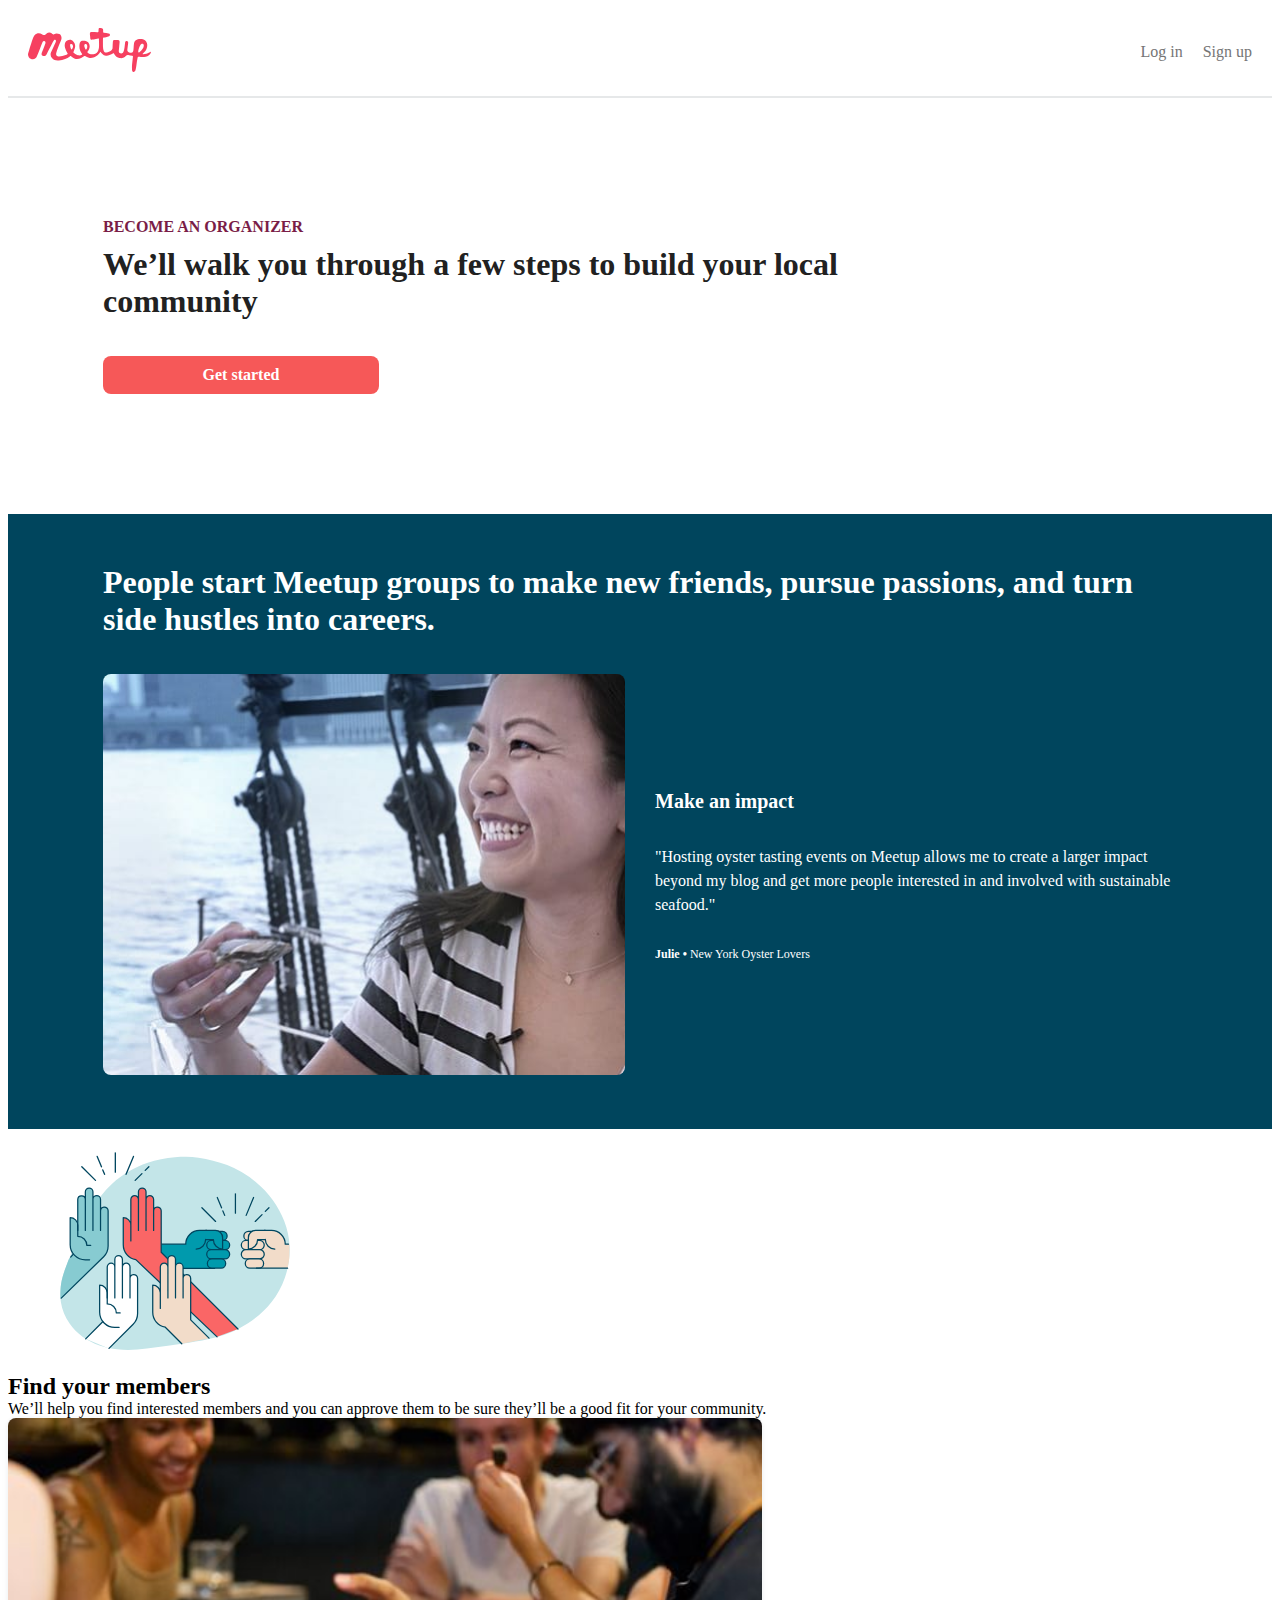
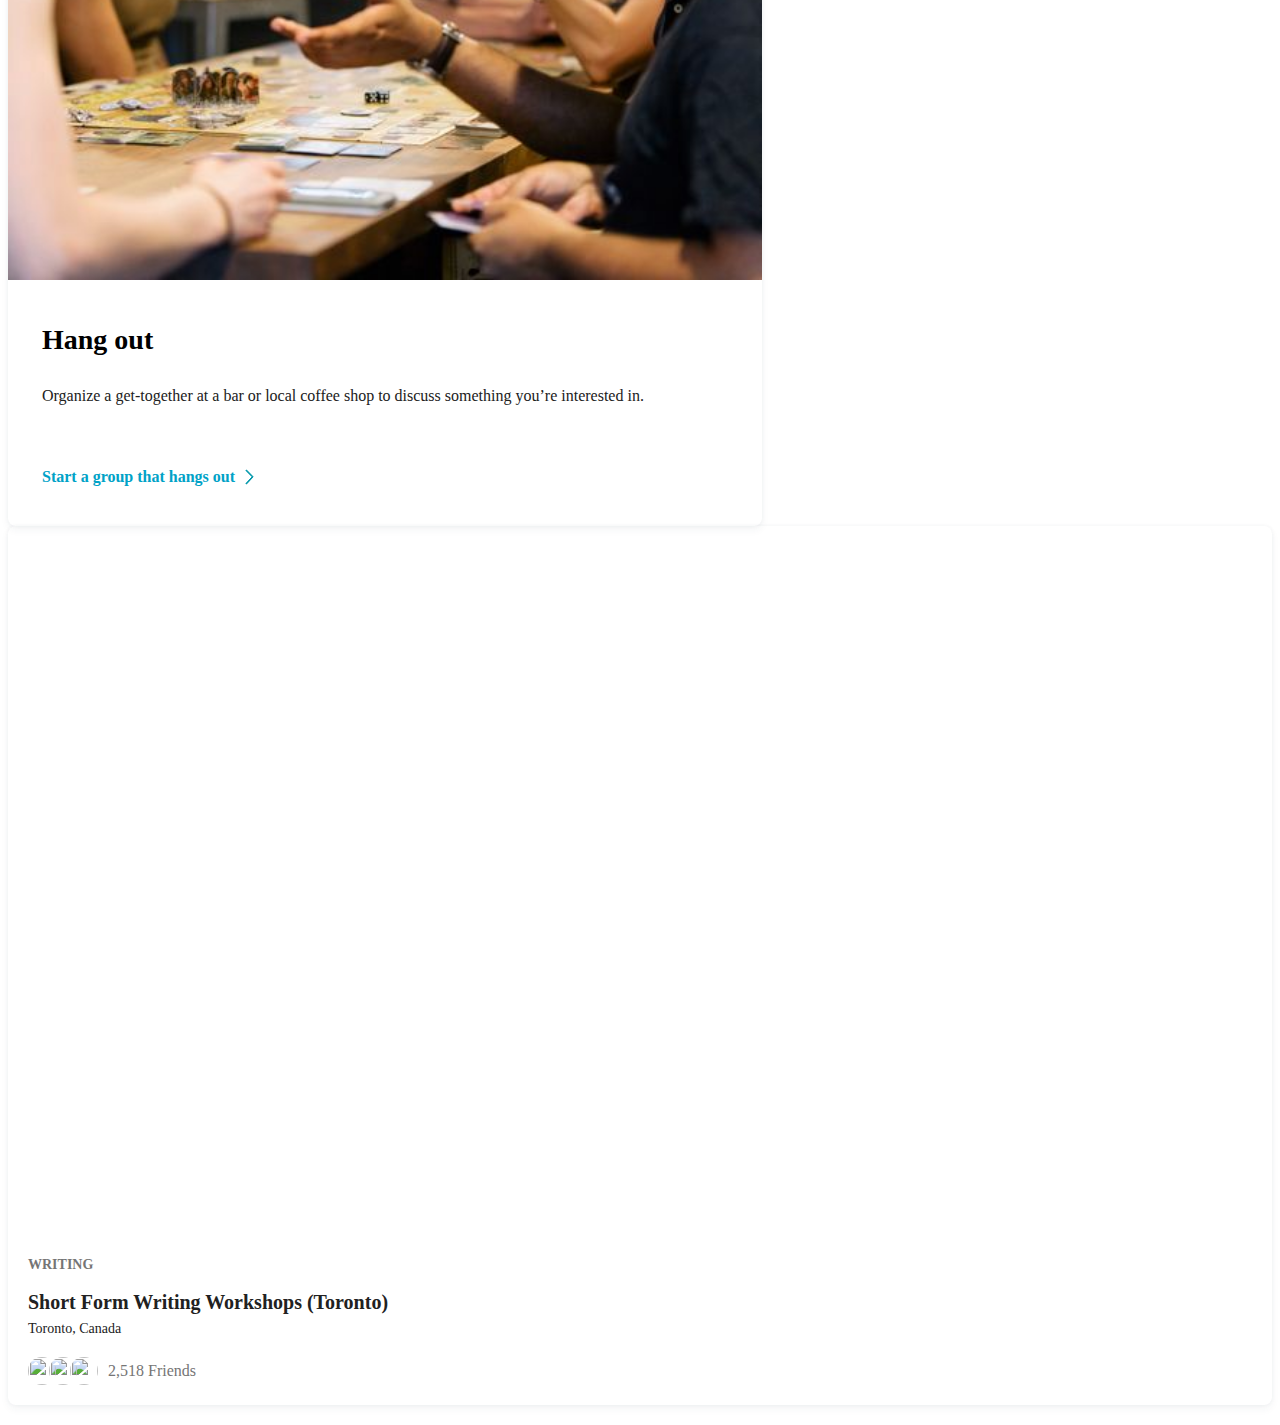
==== components.html @ 47cbac1e "add group component" ====
<!DOCTYPE html>
<html lang="en">
  <head>
    <meta charset="UTF-8" />
    <meta name="viewport" content="width=device-width, initial-scale=1.0" />
    <link rel="stylesheet" type="text/css" href="header.css" />
    <link rel="stylesheet" type="text/css" href="intro.css" />
    <link rel="stylesheet" type="text/css" href="review.css" />
    <link rel="stylesheet" type="text/css" href="feature.css" />
    <link rel="stylesheet" type="text/css" href="activity.css" />
    <link rel="stylesheet" type="text/css" href="group.css" />
    <title>Components</title>
  </head>
  <body>
    <!-- header component -->
    <div class="header">
      <div class="logo">
        <a href="#">
          <img src="./images/logo.svg" />
        </a>
      </div>
      <div class="menu">
        <div class="menu-item-normal"><a href="#">Log in</a></div>
        <div class="menu-item-normal"><a href="#">Sign up</a></div>
      </div>
    </div>
    <!-- intro component -->
    <div class="intro">
      <div class="container">
        <div class="content">
          <div class="subtitle">Become an organizer</div>
          <div class="title">
            We’ll walk you through a few steps to build your local community
          </div>
          <a href="#" class="btn">Get started</a>
        </div>
      </div>
    </div>
    <!-- review component -->
    <div class="review">
      <div class="container">
        <div class="title">
          People start Meetup groups to make new friends, pursue passions, and
          turn side hustles into careers.
        </div>
        <div class="review-item">
          <div class="review-item-column">
            <img src="./images//image1.jpg" />
          </div>
          <div class="review-item-column review-content">
            <p class="review-title">Make an impact</p>
            <p class="review-quote">
              "Hosting oyster tasting events on Meetup allows me to create a
              larger impact beyond my blog and get more people interested in and
              involved with sustainable seafood."
            </p>
            <p class="review-author"><b>Julie • </b>New York Oyster Lovers</p>
          </div>
        </div>
      </div>
    </div>
    <!-- feature component -->
    <div class="feature-item">
      <img src="./images/info1.svg" />
      <h2 class="feature-title">Find your members</h2>
      <p class="feature-info">
        We’ll help you find interested members and you can approve them to be
        sure they’ll be a good fit for your community.
      </p>
    </div>
    <!-- activity component -->
    <a href="#" class="activity-item">
      <img class="image" src="./images/idea1.jpg" width="100%" />
      <div class="activity-info">
        <h2>Hang out</h2>
        <p class="info">
          Organize a get-together at a bar or local coffee shop to discuss
          something you’re interested in.
        </p>
        <div class="link">
          <p>Start a group that hangs out</p>
          <img src="./images/chevron-right-small.svg" />
        </div>
      </div>
    </a>
    <!-- group component -->
    <a href="#" class="group-item">
      <div
        class="image"
        style="
          background-image: url('https://secure.meetupstatic.com/photos/event/c/0/5/1/600_480469233.jpeg');
        "
      ></div>

      <div class="group-info">
        <p class="type">Writing</p>
        <h2 class="name">Short Form Writing Workshops (Toronto)</h2>
        <p class="address">
          Toronto, Canada
        </p>
        <div class="community">
          <div class="avatar-group">
            <ul>
              <li>
                <img
                  src="https://secure.meetupstatic.com/photos/event/1/d/3/c/600_462427484.jpeg"
                  width="100%"
                />
              </li>
              <li>
                <img
                  src="https://secure.meetupstatic.com/photos/member/9/c/1/0/thumb_90459952.jpeg"
                  width="100%"
                />
                <span></span>
              </li>
              <li>
                <img
                  src="https://secure.meetupstatic.com/photos/member/3/2/e/3/thumb_271633027.jpeg"
                  width="100%"
                />
              </li>
            </ul>
          </div>
          <p>2,518 Friends</p>
        </div>
      </div>
    </a>
  </body>
</html>
---- header.css ----
a {
  text-decoration: none;
  color: inherit;
}

.header {
  display: flex;
  justify-content: space-between;
  align-items: center;
  padding: 20px;
  border-bottom: solid 2px rgba(46, 62, 72, 0.12);
}

/* .header .logo {
  padding: 8px;
}

.header .logo a {
  display: flex;
  align-items: center;
  height: 48px;
  margin: 0 24px;
}

.header .logo img {
  height: 34px;
}

.header .menu {
  display: flex;
  align-items: center;
  height: 48px;
  padding: 8px;
}

.header .menu-item {
  padding: 8px 12px;
  font-weight: bold;
  line-height: 1.43;
  color: #212121;
} */

.header .logo {
  flex-grow: 1;
}

.header .logo a {
  display: inline-block;
}

.header .logo img {
  height: 44px;
}

.header .menu {
  display: flex;
  line-height: 1.45;
}

/* .header .menu-item-bold {
  font-weight: bold;
  color: #00a2c7;
  padding: 0 16px 0 20px;
  border-right: solid 1px #ccc;
} */

.header .menu-item-normal {
  color: #757575;
  padding-left: 20px;
}

.header .menu-item-normal:hover {
  color: #0098ab;
}
---- intro.css ----
a {
  display: inline-block;
  text-decoration: none;
}

.intro {
  padding: 120px 0;
}

.container {
  max-width: 1074px;
  margin: auto;
}

.intro .content {
  width: 70%;
}

.intro .content .subtitle {
  padding: 0 0 10px;
  color: #7a1d47;
  font-weight: bold;
  font-size: 16px;
  text-transform: uppercase;
}

.intro .content .title {
  padding: 0 0 36px;
  color: #212121;
  font-size: 32px;
  font-weight: bold;
}

.btn {
  padding: 10px 0;
  border-radius: 8px;
  background: #f65858;
  text-align: center;
  color: #fff;
  font-weight: bold;
}

.btn:hover {
  background: rgba(246, 88, 88, 0.9);
}

.intro .btn {
  width: 276px;
}
---- review.css ----
p {
  margin: 0;
}

.review {
  padding: 50px 0;
  background-color: #00455d;
}

.container {
  max-width: 1074px;
  margin: auto;
}

.review .title {
  padding: 0 0 36px;
  color: #fff;
  font-size: 32px;
  font-weight: bold;
}

.review-item {
  display: flex;
  flex-wrap: wrap;
  justify-content: space-between;
}

.review-item .review-item-column {
  flex-basis: calc(50% - 15px);
}

.review-item .review-item-column img {
  border-radius: 8px;
  width: 100%;
}

.review-item .review-item-column.review-content {
  display: flex;
  flex-direction: column;
  justify-content: center;
}

@media (max-width: 576px) {
  .review-item .review-item-column {
    flex-basis: 100%;
  }
}

.review-item .review-item-column .review-title {
  color: #fff;
  font-size: 20px;
  font-weight: bold;
  margin-bottom: 32px;
}

.review-item .review-item-column .review-quote {
  color: #fff;
  font-size: 16px;
  line-height: 1.5;
  margin-bottom: 30px;
}

.review-item .review-item-column .review-author {
  color: #fff;
  font-size: 12px;
}
---- activity.css ----
a {
  text-decoration: none;
}

p {
  margin: 0;
}

.activity-item {
  display: inline-block;
  /* max-width: 540px; */
  border-radius: 8px;
  box-shadow: 0 0 4px 0 rgba(46, 62, 72, 0.05),
    0 4px 8px 0 rgba(46, 62, 72, 0.05);
  transition: box-shadow 0.25s cubic-bezier(0.4, 0, 0.2, 1) 0s,
    transform 0.25s cubic-bezier(0.4, 0, 0.2, 1) 0s;
}

.activity-item:hover {
  box-shadow: 0 0 8px 0 rgba(46, 62, 72, 0.05),
    0 8px 12px 0 rgba(46, 62, 72, 0.05);
  transform: translateY(-2px);
}

.activity-item .image {
  border-radius: 8px 8px 0 0;
}

.activity-item .activity-info {
  padding: 40px 118px 40px 34px;
}

.activity-item .activity-info h2 {
  font-size: 28px;
  color: #000;
  margin-top: 0;
  margin-bottom: 28px;
}

.activity-item .activity-info .info {
  color: #212121;
  font-size: 16px;
  line-height: 1.5;
  margin-bottom: 60px;
}

.activity-item .activity-info .link {
  display: flex;
}

.activity-item .activity-info .link p {
  color: #00a2c7;
  font-weight: bold;
  padding-right: 10px;
}
---- group.css ----
a {
  text-decoration: none;
}

p,
h2 {
  margin: 0;
}

.group-item {
  display: block;
  /* width: 250px; */
  border-radius: 8px;
  box-shadow: 0 0 4px 0 rgba(46, 62, 72, 0.05),
    0 4px 8px 0 rgba(46, 62, 72, 0.05);
  transition: box-shadow 0.25s cubic-bezier(0.4, 0, 0.2, 1) 0s,
    transform 0.25s cubic-bezier(0.4, 0, 0.2, 1) 0s;
  margin-bottom: 20px;
}

.group-item:hover {
  box-shadow: 0 0 8px 0 rgba(46, 62, 72, 0.05),
    0 8px 12px 0 rgba(46, 62, 72, 0.05);
  transform: translateY(-2px);
}

.group-item .image {
  border-radius: 8px;
  background-position: 50%;
  background-size: cover;
  display: block;
  position: relative;
}

.group-item .image:before {
  content: "";
  display: block;
  padding-top: 56.25%;
}

.group-item .group-info {
  padding: 20px;
}

.group-item .type {
  color: #757575;
  font-size: 14px;
  font-weight: bold;
  text-transform: uppercase;
  margin-bottom: 15px;
}

.group-item .name {
  color: #212121;
  font-size: 20px;
  line-height: 1.4;
  margin-bottom: 5px;
}

.group-item .address {
  color: #212121;
  font-size: 14px;
  margin-bottom: 20px;
}

.group-item .community {
  display: flex;
  align-items: center;
}

.group-item .community ul {
  display: flex;
  list-style-type: none;
  padding: 0 10px 0 0;
  margin: 0;
}

.group-item .community li {
  width: 28px;
  height: 28px;
}
.group-item .community li:nth-child(1) {
  z-index: 3;
}

.group-item .community li:nth-child(2) {
  z-index: 2;
  margin-left: -7px;
}

.group-item .community li:nth-child(3) {
  z-index: 1;
  margin-left: -7px;
}

.group-item .community .avatar-group img {
  height: 28px;
  border-radius: 50%;
}

.group-item .community p {
  color: #757575;
}
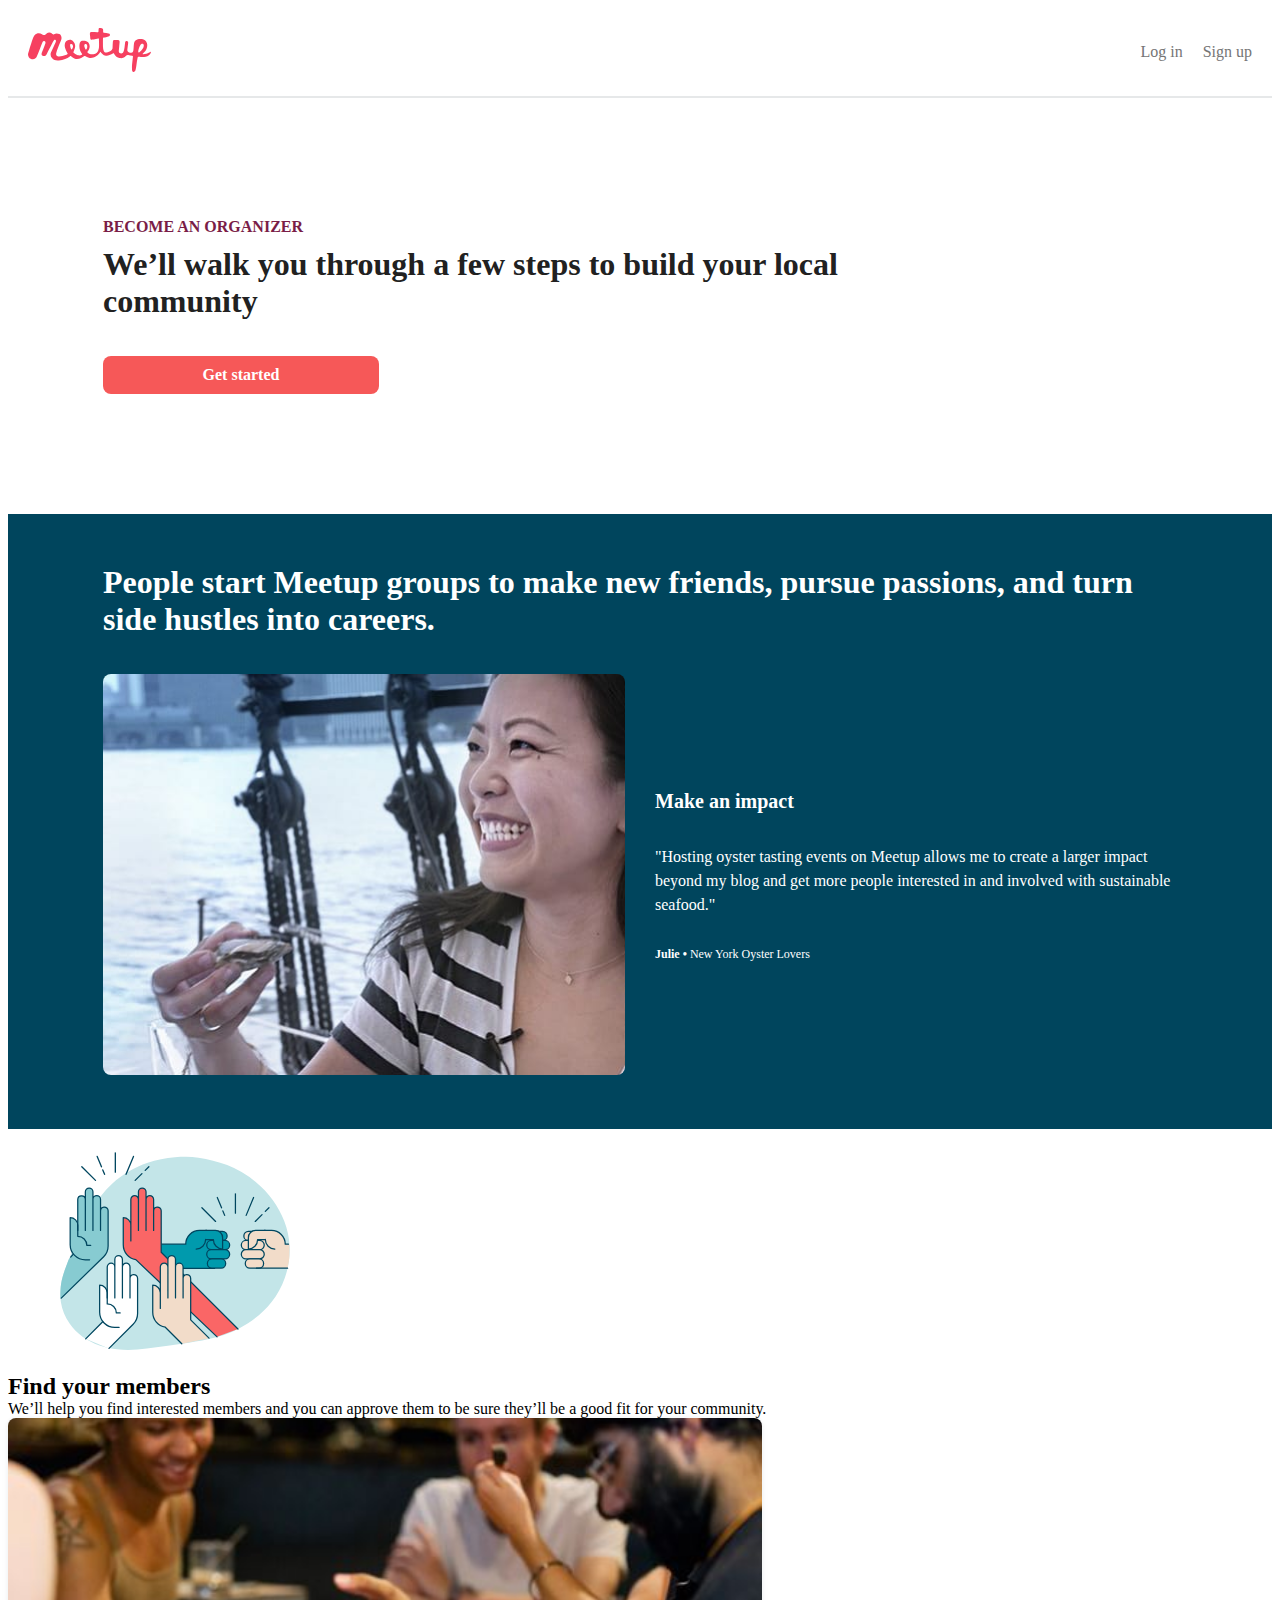
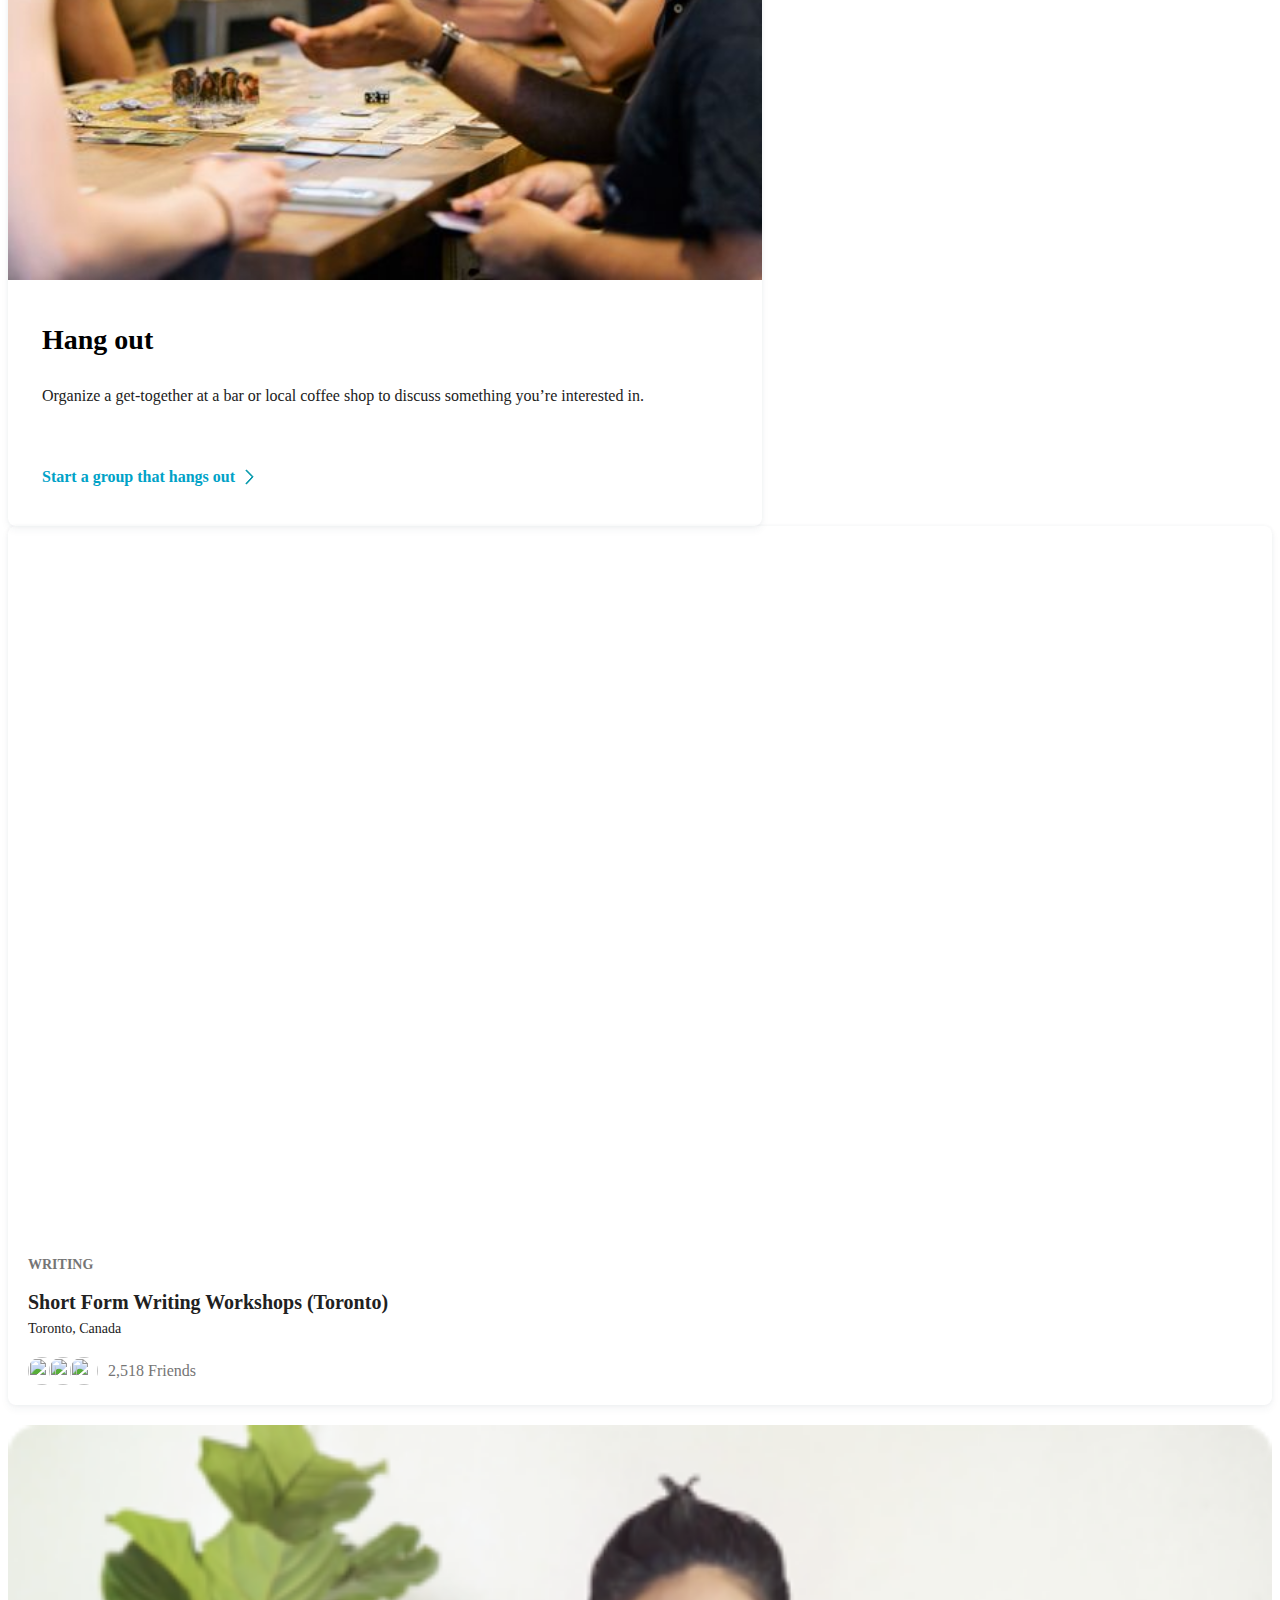
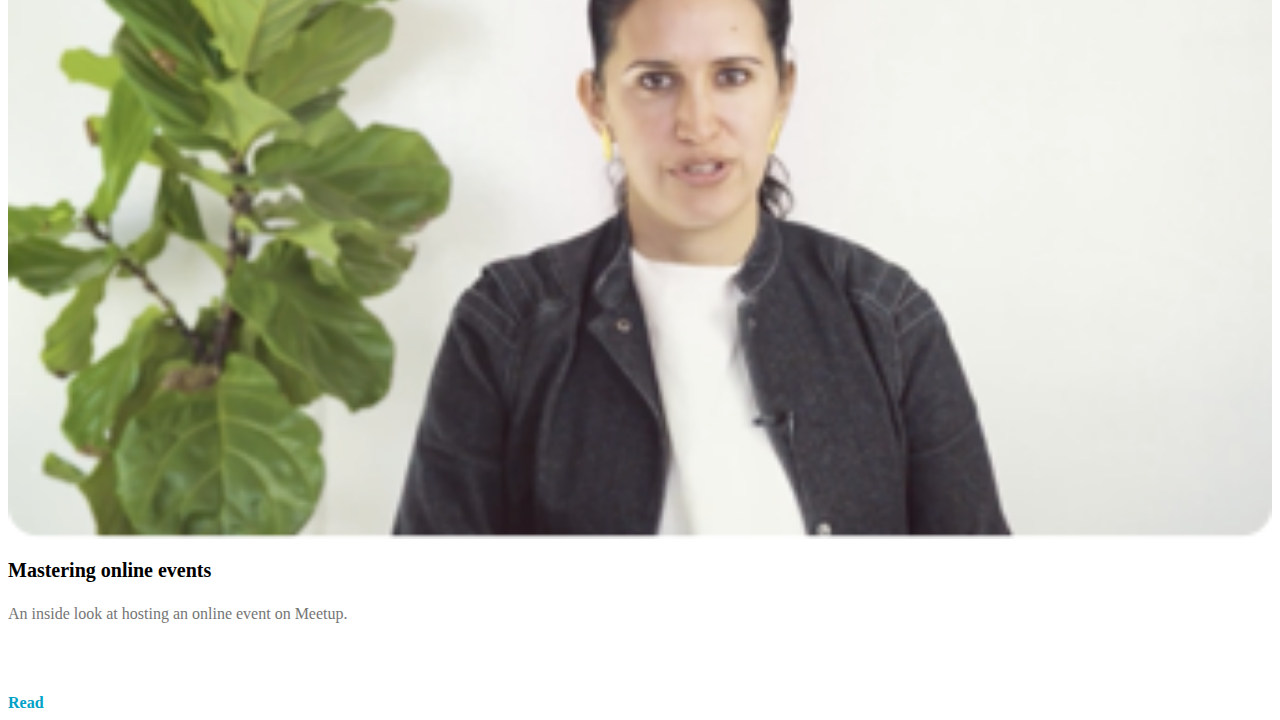
==== commit 5fcf9f9e: "add help component" ====
--- a/components.html
+++ b/components.html
@@ -9,6 +9,7 @@
     <link rel="stylesheet" type="text/css" href="feature.css" />
     <link rel="stylesheet" type="text/css" href="activity.css" />
     <link rel="stylesheet" type="text/css" href="group.css" />
+    <link rel="stylesheet" type="text/css" href="help.css" />
     <title>Components</title>
   </head>
   <body>
@@ -126,5 +127,18 @@
         </div>
       </div>
     </a>
+    <!-- help -->
+    <div href="#" class="help-item">
+      <a href="#" class="image"
+        ><img class="image" src="./images/priya.png" width="100%"
+      /></a>
+      <div class="help-info">
+        <a href="#"><h2>Mastering online events</h2></a>
+        <p class="info">
+          An inside look at hosting an online event on Meetup.
+        </p>
+        <a href="#"> <p class="link">Read</p></a>
+      </div>
+    </div>
   </body>
 </html>
--- a/help.css
+++ b/help.css
@@ -0,0 +1,47 @@
+a {
+  text-decoration: none;
+}
+
+p {
+  margin: 0;
+}
+
+.help-item {
+  border-radius: 8px;
+}
+
+.help-item .image {
+  display: block;
+  border-radius: 8px 8px 0 0;
+}
+
+.help-item .image::before {
+  content: "";
+  display: block;
+  height: 56.25%;
+}
+
+.help-item .help-info {
+  padding-top: 20px;
+}
+
+.help-item .help-info h2 {
+  font-size: 20px;
+  color: #000;
+  margin-top: 0;
+  margin-bottom: 20px;
+}
+
+.help-item .help-info .info {
+  color: #757575;
+  font-size: 16px;
+  line-height: 1.5;
+  margin-bottom: 20px;
+  height: 72px;
+  overflow-y: hidden;
+}
+
+.help-item .help-info .link {
+  color: #00a2c7;
+  font-weight: bold;
+}
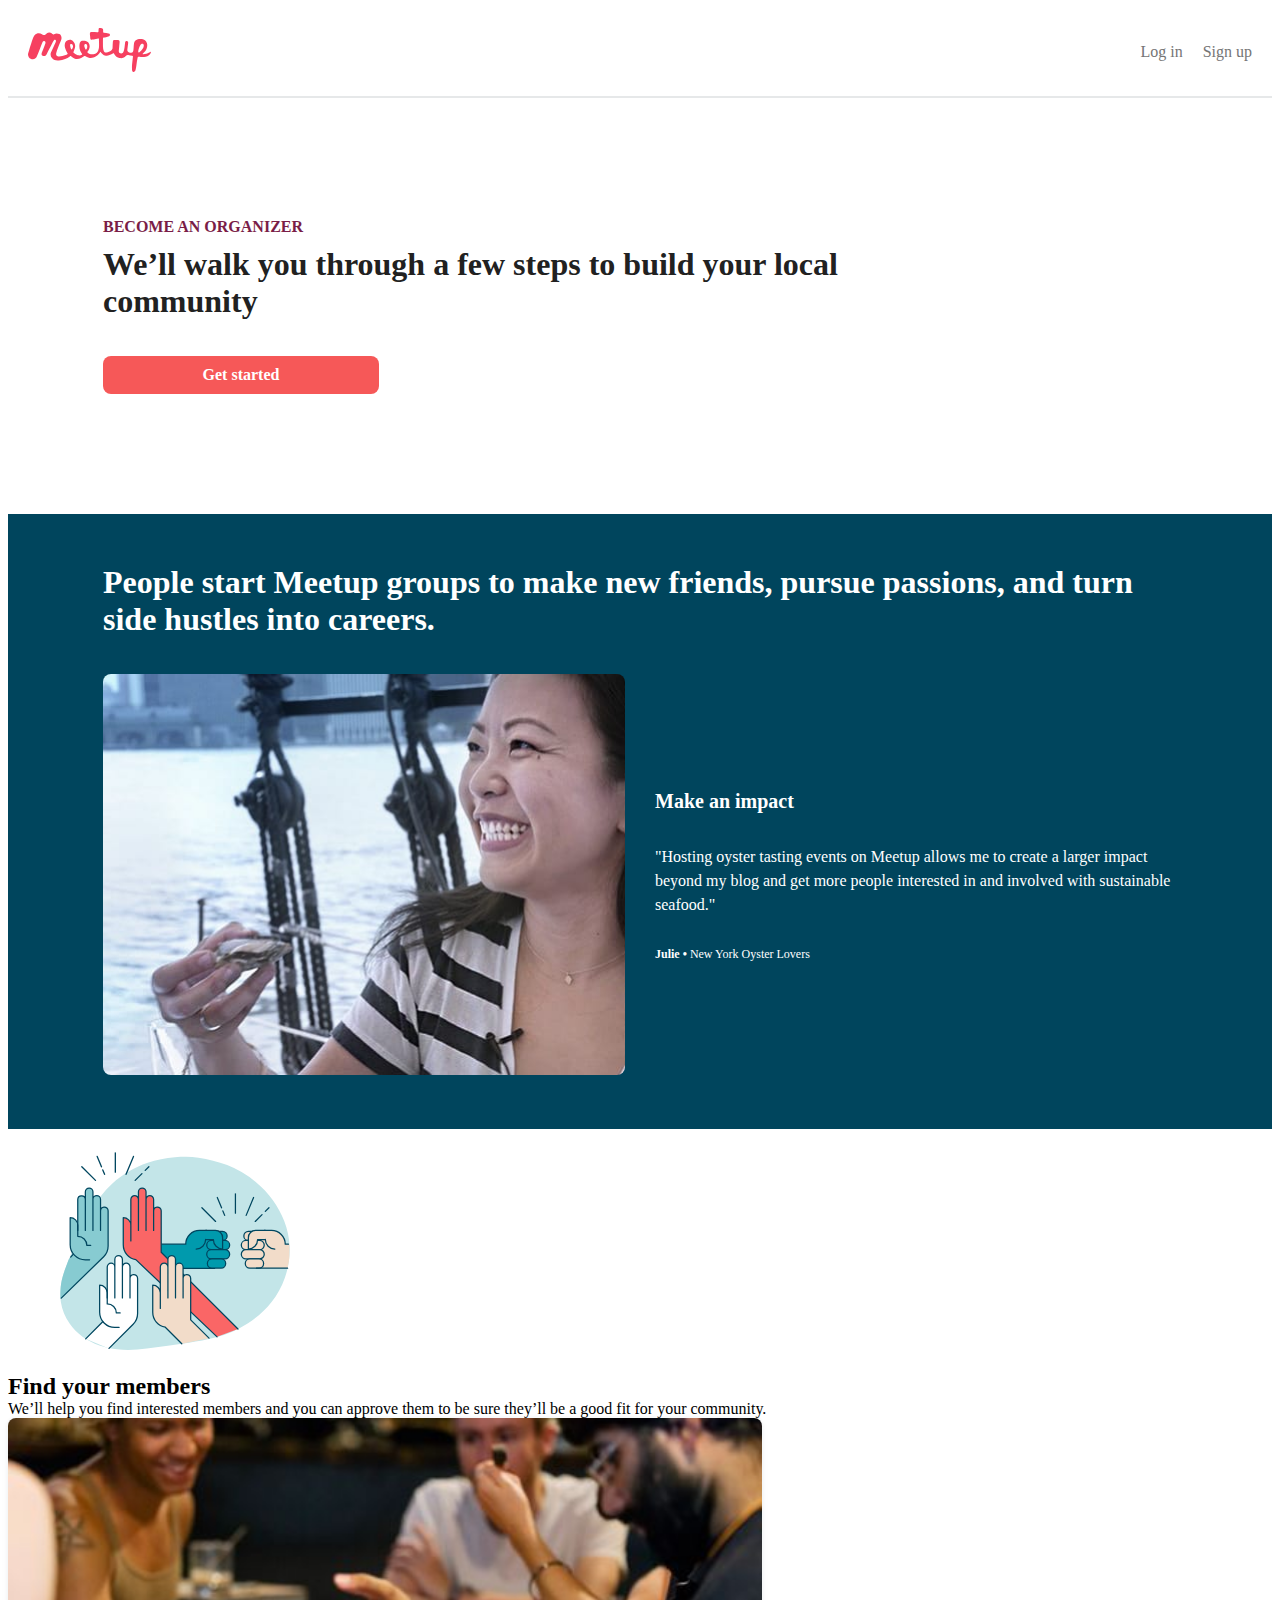
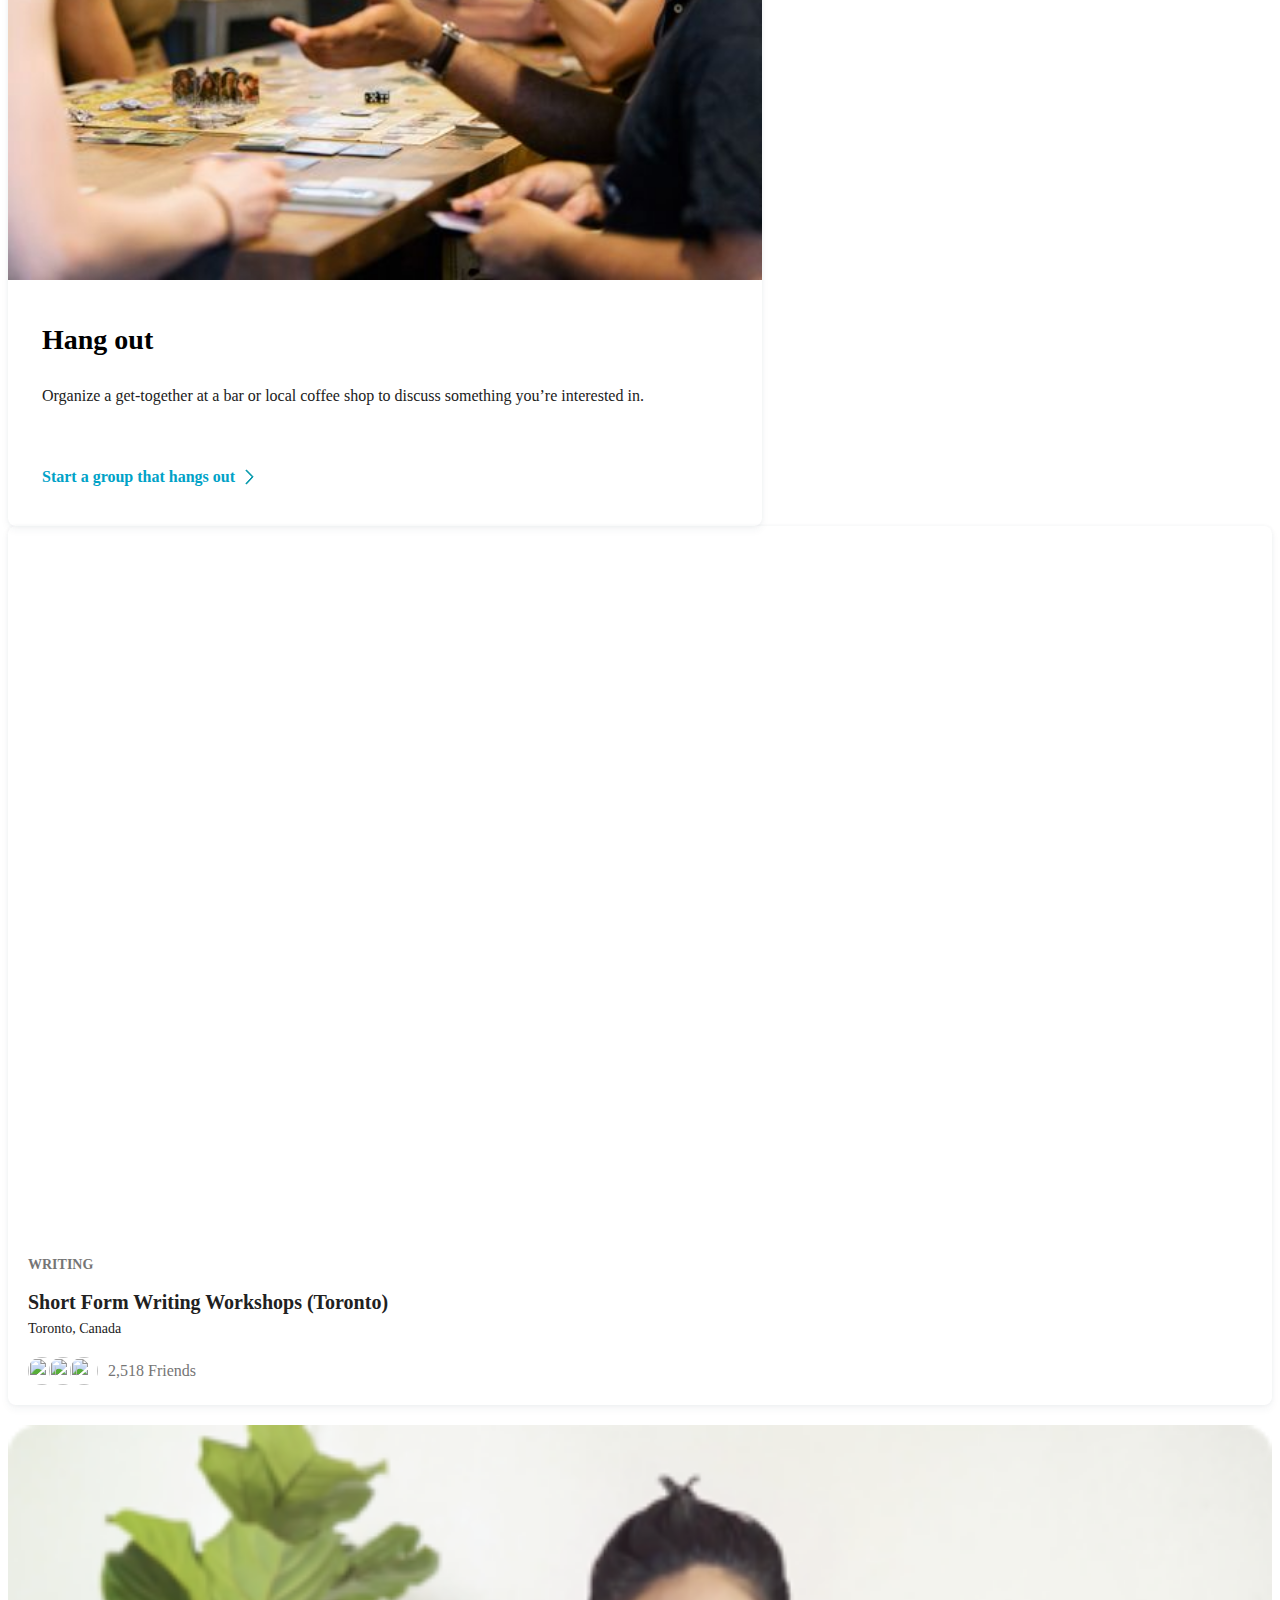
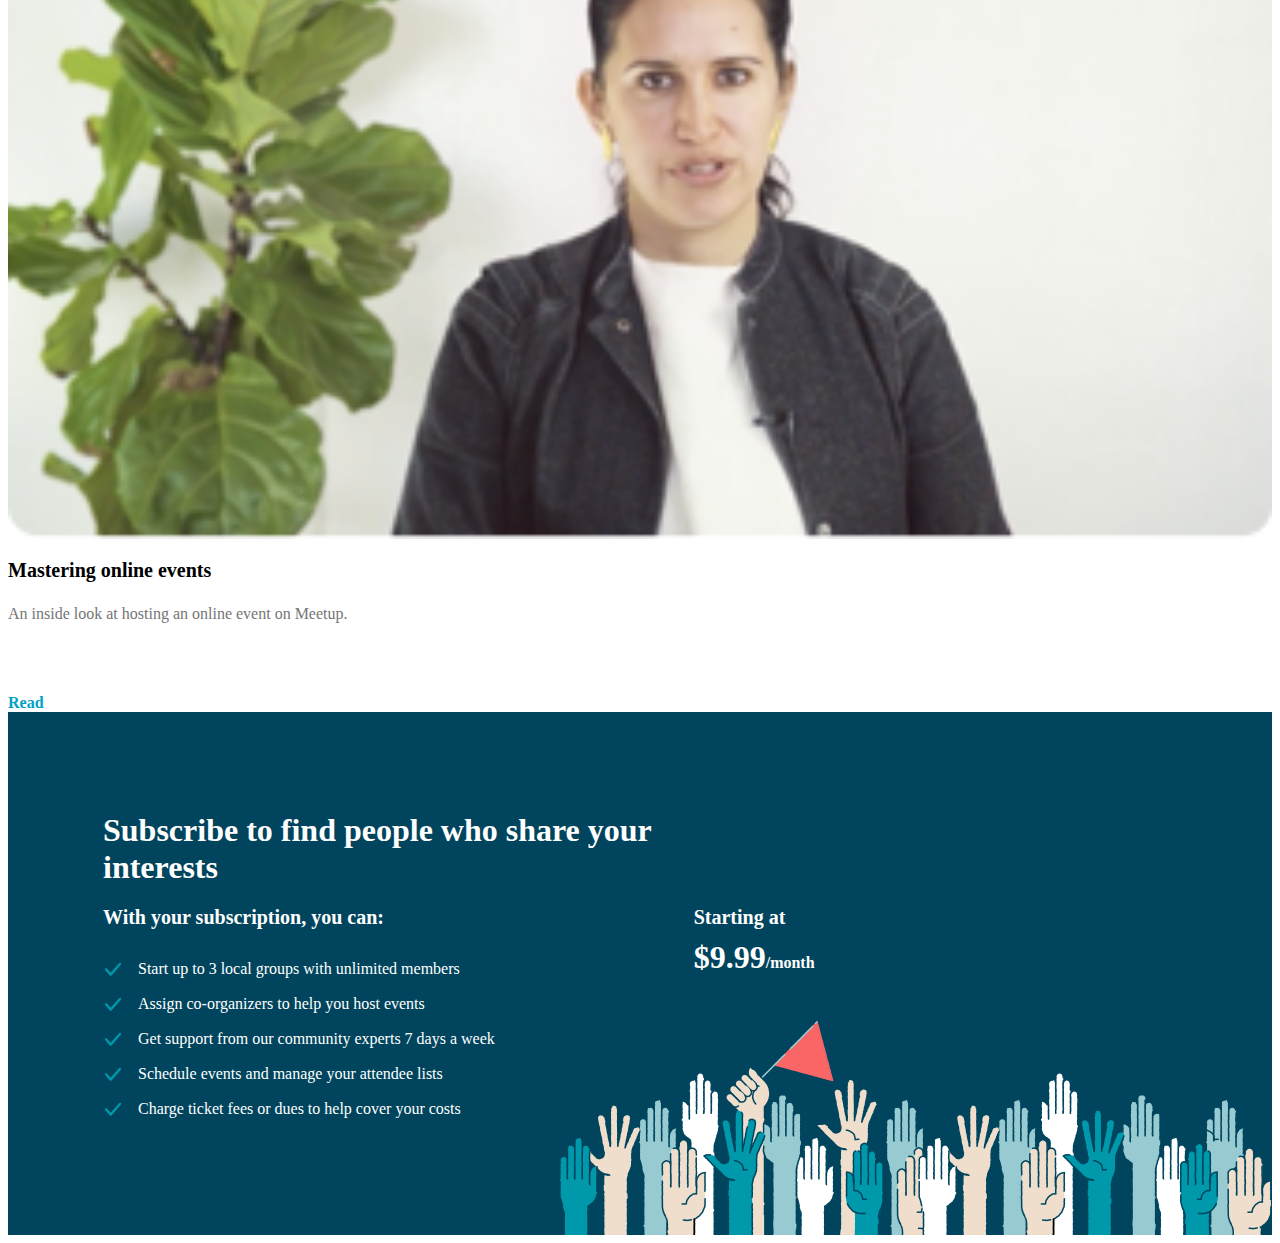
==== commit 3952bbbd: "add subscribe component" ====
--- a/components.html
+++ b/components.html
@@ -10,6 +10,7 @@
     <link rel="stylesheet" type="text/css" href="activity.css" />
     <link rel="stylesheet" type="text/css" href="group.css" />
     <link rel="stylesheet" type="text/css" href="help.css" />
+    <link rel="stylesheet" type="text/css" href="subscribe.css" />
     <title>Components</title>
   </head>
   <body>
@@ -140,5 +141,78 @@
         <a href="#"> <p class="link">Read</p></a>
       </div>
     </div>
+    <!-- subscribe component -->
+    <div class="subscribe">
+      <img class="image" src="./images/raised-hands.png" />
+      <div class="container">
+        <div class="title">
+          Subscribe to find people who share your interests
+        </div>
+
+        <div class="subscription">
+          <div class="subscription-left">
+            <div class="subtitle">With your subscription, you can:</div>
+            <ul>
+              <li>
+                <svg viewBox="0 0 16 16" id="icon-check--small">
+                  <title>check--small</title>
+                  <path
+                    d="M6.143 12.929a.413.413 0 0 1-.309-.145L2.12 8.541a.505.505 0 0 1 .011-.666.402.402 0 0 1 .606.012l3.406 3.89 7.12-8.133a.403.403 0 0 1 .606-.013c.17.18.175.479.01.667l-7.428 8.486a.413.413 0 0 1-.308.145"
+                    fill-rule="evenodd"
+                  ></path>
+                </svg>
+                Start up to 3 local groups with unlimited members
+              </li>
+              <li>
+                <svg viewBox="0 0 16 16" id="icon-check--small">
+                  <title>check--small</title>
+                  <path
+                    d="M6.143 12.929a.413.413 0 0 1-.309-.145L2.12 8.541a.505.505 0 0 1 .011-.666.402.402 0 0 1 .606.012l3.406 3.89 7.12-8.133a.403.403 0 0 1 .606-.013c.17.18.175.479.01.667l-7.428 8.486a.413.413 0 0 1-.308.145"
+                    fill-rule="evenodd"
+                  ></path>
+                </svg>
+                Assign co-organizers to help you host events
+              </li>
+              <li>
+                <svg viewBox="0 0 16 16" id="icon-check--small">
+                  <title>check--small</title>
+                  <path
+                    d="M6.143 12.929a.413.413 0 0 1-.309-.145L2.12 8.541a.505.505 0 0 1 .011-.666.402.402 0 0 1 .606.012l3.406 3.89 7.12-8.133a.403.403 0 0 1 .606-.013c.17.18.175.479.01.667l-7.428 8.486a.413.413 0 0 1-.308.145"
+                    fill-rule="evenodd"
+                  ></path>
+                </svg>
+                Get support from our community experts 7 days a week
+              </li>
+              <li>
+                <svg viewBox="0 0 16 16" id="icon-check--small">
+                  <title>check--small</title>
+                  <path
+                    d="M6.143 12.929a.413.413 0 0 1-.309-.145L2.12 8.541a.505.505 0 0 1 .011-.666.402.402 0 0 1 .606.012l3.406 3.89 7.12-8.133a.403.403 0 0 1 .606-.013c.17.18.175.479.01.667l-7.428 8.486a.413.413 0 0 1-.308.145"
+                    fill-rule="evenodd"
+                  ></path>
+                </svg>
+                Schedule events and manage your attendee lists
+              </li>
+              <li>
+                <svg viewBox="0 0 16 16" id="icon-check--small">
+                  <title>check--small</title>
+                  <path
+                    d="M6.143 12.929a.413.413 0 0 1-.309-.145L2.12 8.541a.505.505 0 0 1 .011-.666.402.402 0 0 1 .606.012l3.406 3.89 7.12-8.133a.403.403 0 0 1 .606-.013c.17.18.175.479.01.667l-7.428 8.486a.413.413 0 0 1-.308.145"
+                    fill-rule="evenodd"
+                  ></path>
+                </svg>
+                Charge ticket fees or dues to help cover your costs
+              </li>
+            </ul>
+          </div>
+          <div class="subscription-right">
+            <div class="subtitle">Starting at</div>
+            <div class="price">
+              <span class="price-number">$9.99</span>/month
+            </div>
+          </div>
+        </div>
+      </div>
+    </div>
   </body>
 </html>
--- a/subscribe.css
+++ b/subscribe.css
@@ -0,0 +1,91 @@
+.subscribe {
+  padding: 100px 0;
+  background-color: #00455d;
+  color: #fff;
+  position: relative;
+}
+
+.container {
+  max-width: 1074px;
+  margin: auto;
+}
+
+.subscribe .image {
+  position: absolute;
+  bottom: 0px;
+  right: 0px;
+}
+
+.subscribe .title {
+  color: #fff;
+  font-size: 32px;
+  font-weight: bold;
+  max-width: 600px;
+  margin-bottom: 20px;
+}
+
+.subscribe .subscription {
+  display: flex;
+  flex-wrap: wrap;
+}
+
+.subscription .subscription-left {
+  flex-basis: 55%;
+}
+
+.subscription .subscription-right {
+  padding-right: 20px;
+}
+
+@media (max-width: 767.99px) {
+  .subscription .subscription-left {
+    flex-basis: 100%;
+  }
+
+  .subscription .subscription-right {
+    padding: 30px 0 100px;
+  }
+
+  .subscribe .image {
+    width: 100%;
+  }
+}
+
+.subscribe .subscription .subtitle {
+  font-weight: bold;
+  font-size: 20px;
+}
+
+.subscribe .subscription .subscription-left .subtitle {
+  margin-bottom: 30px;
+}
+
+.subscribe .subscription .subscription-right .subtitle {
+  margin-bottom: 10px;
+}
+
+.subscribe .subscription .subscription-left ul {
+  padding: 0;
+  list-style-type: none;
+}
+
+.subscribe .subscription .subscription-left svg {
+  width: 20px;
+  height: 20px;
+  stroke: #0098ab;
+  margin-right: 15px;
+}
+
+.subscribe .subscription .subscription-left li {
+  margin-bottom: 15px;
+  display: flex;
+  align-items: center;
+}
+
+.subscribe .subscription .subscription-right .price {
+  font-weight: bold;
+}
+
+.subscribe .subscription .subscription-right .price-number {
+  font-size: 32px;
+}
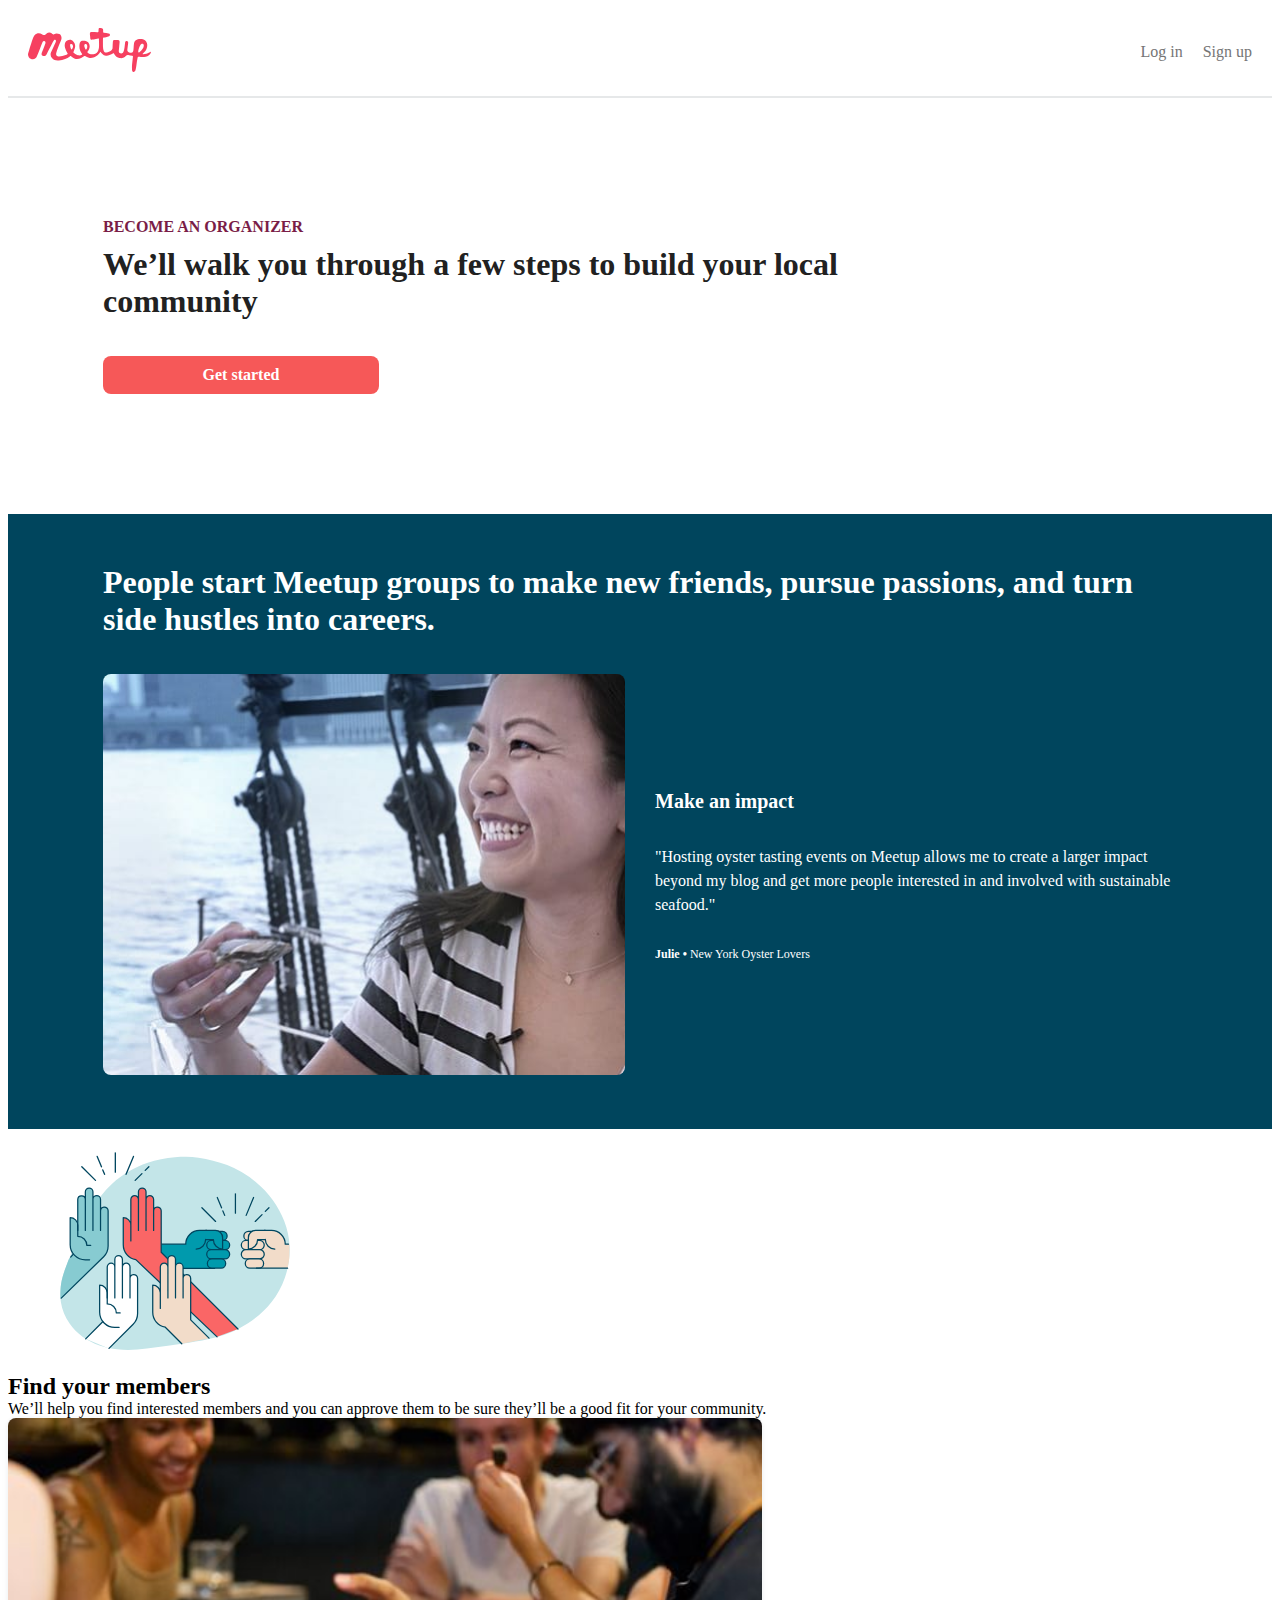
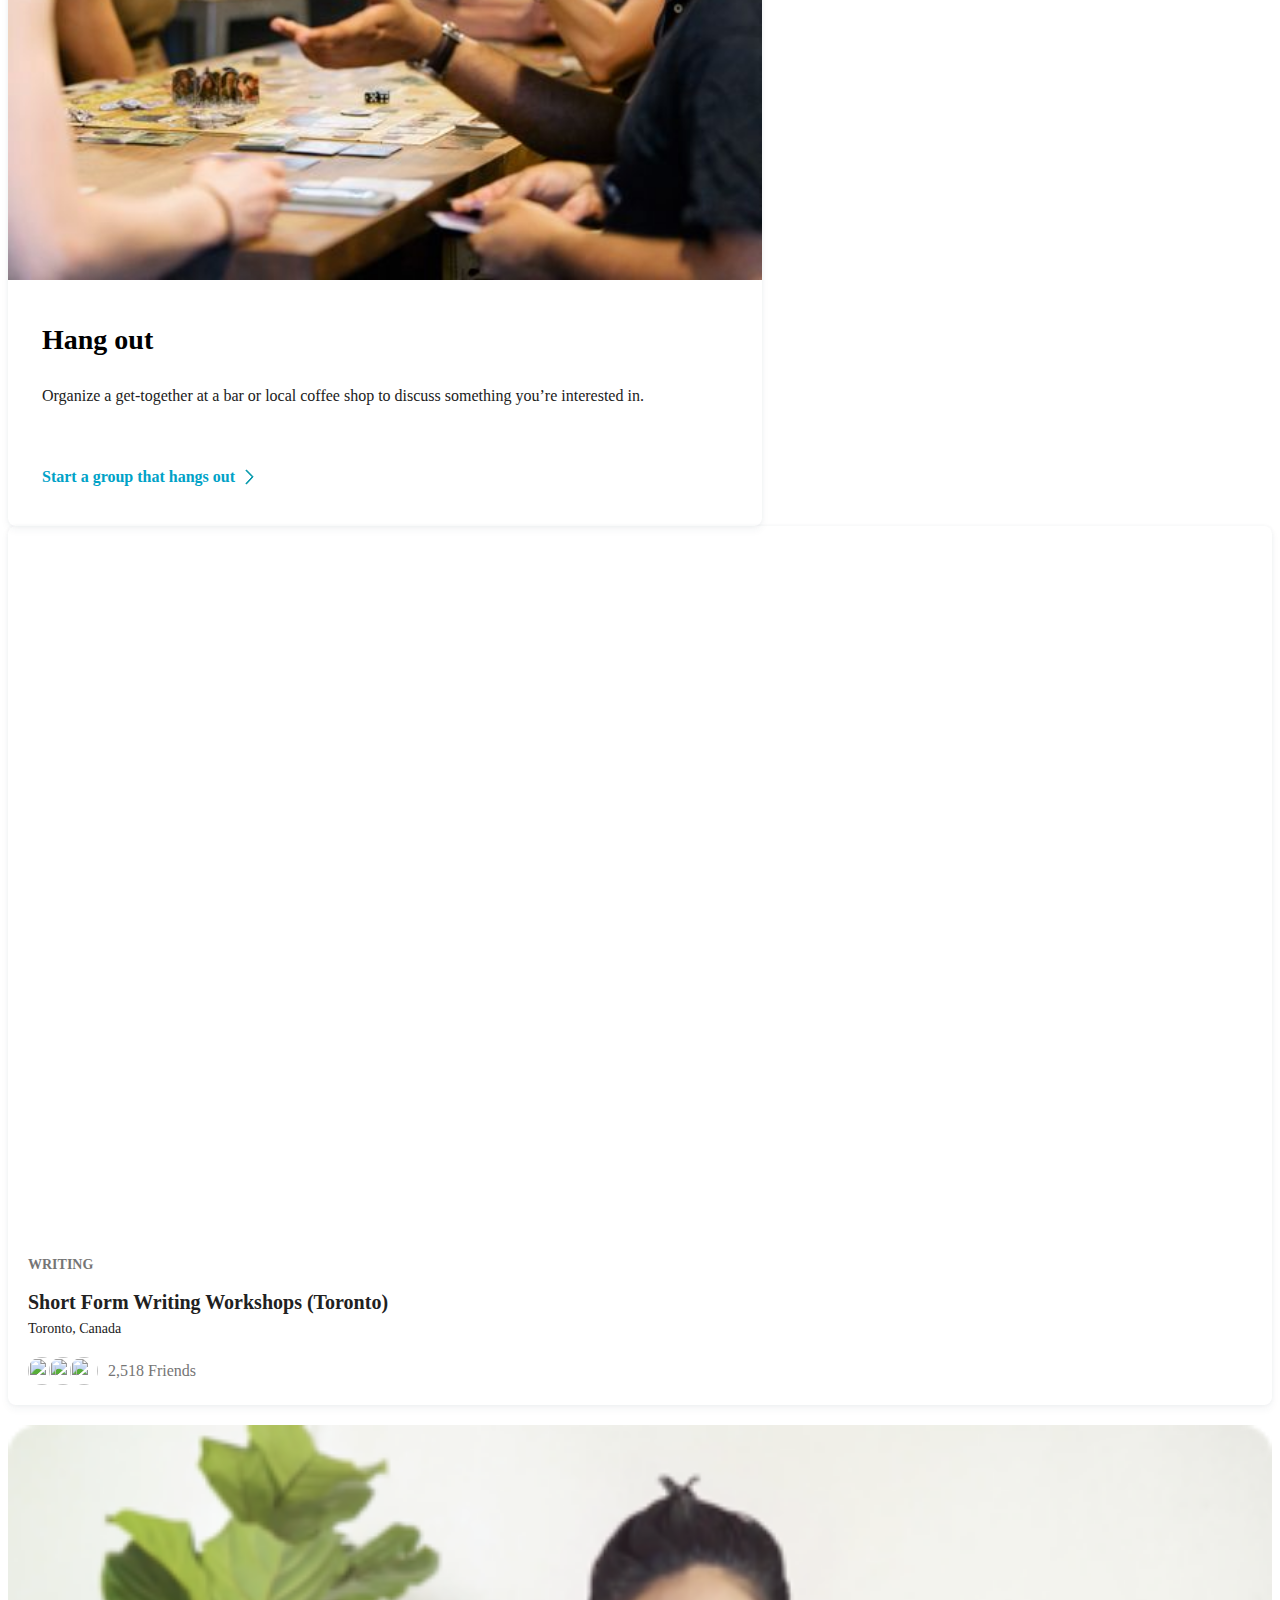
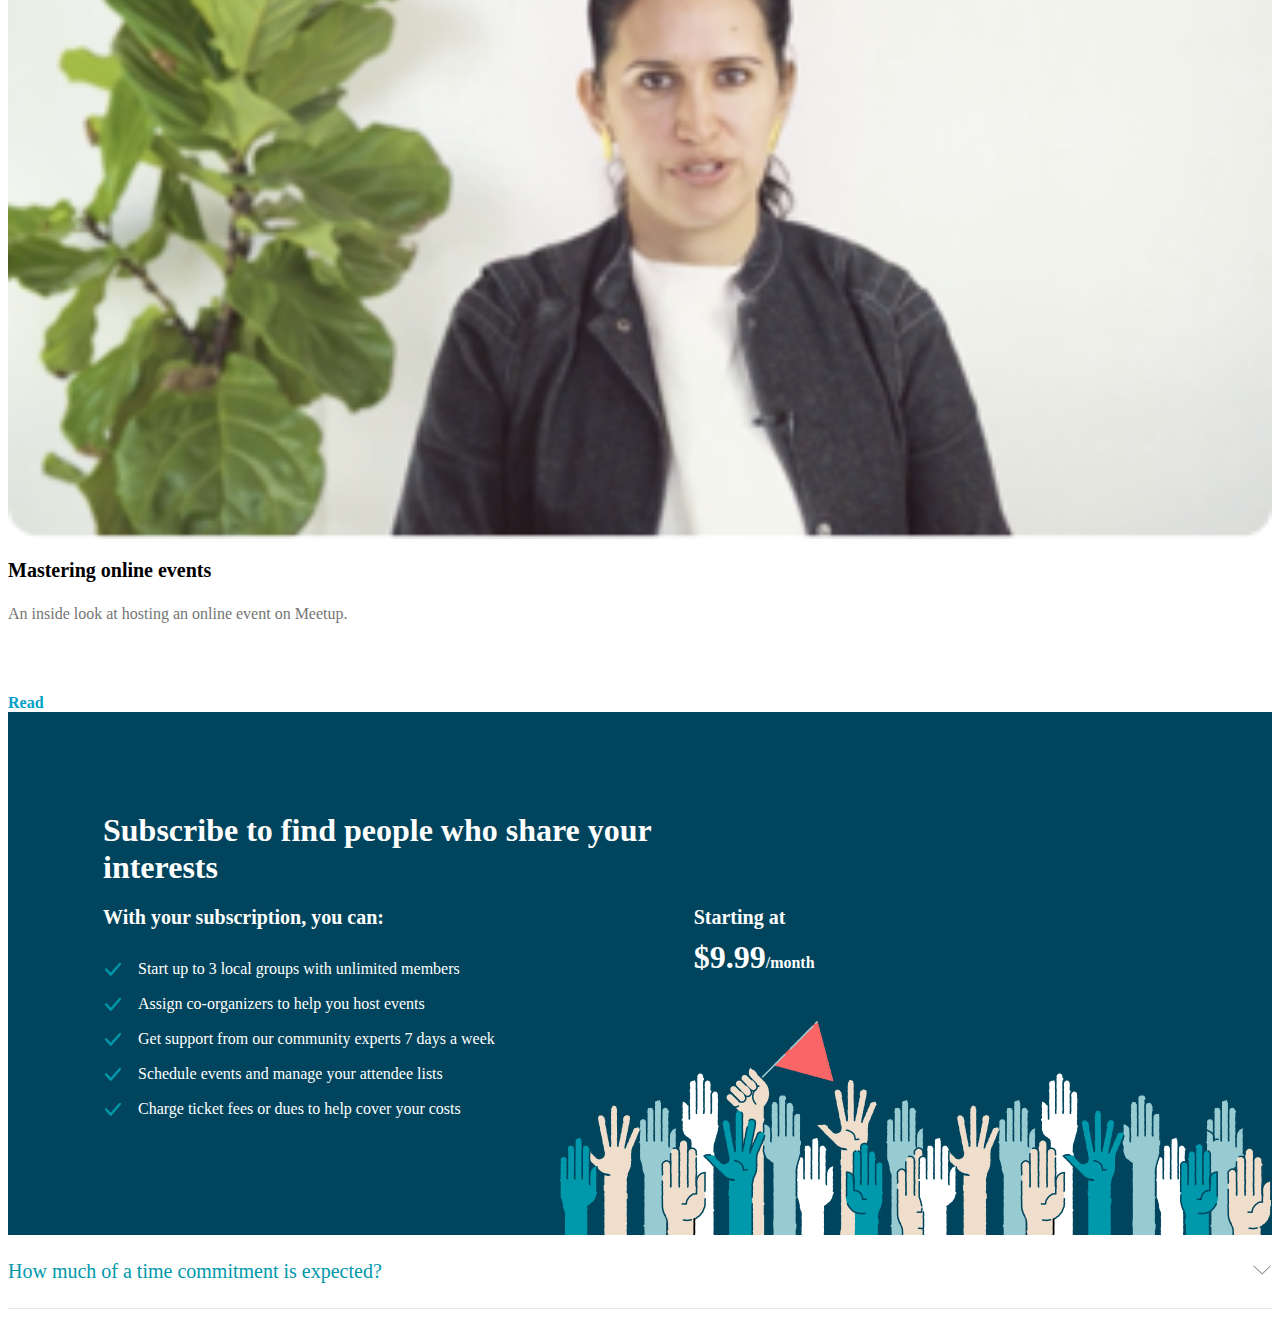
==== commit 417b416d: "add question component" ====
--- a/components.html
+++ b/components.html
@@ -11,6 +11,7 @@
     <link rel="stylesheet" type="text/css" href="group.css" />
     <link rel="stylesheet" type="text/css" href="help.css" />
     <link rel="stylesheet" type="text/css" href="subscribe.css" />
+    <link rel="stylesheet" type="text/css" href="question.css" />
     <title>Components</title>
   </head>
   <body>
@@ -26,6 +27,8 @@
         <div class="menu-item-normal"><a href="#">Sign up</a></div>
       </div>
     </div>
+    <!-- end header component -->
+
     <!-- intro component -->
     <div class="intro">
       <div class="container">
@@ -38,6 +41,8 @@
         </div>
       </div>
     </div>
+    <!-- end intro component -->
+
     <!-- review component -->
     <div class="review">
       <div class="container">
@@ -61,6 +66,8 @@
         </div>
       </div>
     </div>
+    <!-- end review component -->
+
     <!-- feature component -->
     <div class="feature-item">
       <img src="./images/info1.svg" />
@@ -70,6 +77,8 @@
         sure they’ll be a good fit for your community.
       </p>
     </div>
+    <!-- end feature component -->
+
     <!-- activity component -->
     <a href="#" class="activity-item">
       <img class="image" src="./images/idea1.jpg" width="100%" />
@@ -85,6 +94,8 @@
         </div>
       </div>
     </a>
+    <!-- end activity component -->
+
     <!-- group component -->
     <a href="#" class="group-item">
       <div
@@ -128,6 +139,8 @@
         </div>
       </div>
     </a>
+    <!-- end group component -->
+
     <!-- help -->
     <div href="#" class="help-item">
       <a href="#" class="image"
@@ -141,6 +154,8 @@
         <a href="#"> <p class="link">Read</p></a>
       </div>
     </div>
+    <!-- end help component -->
+
     <!-- subscribe component -->
     <div class="subscribe">
       <img class="image" src="./images/raised-hands.png" />
@@ -214,5 +229,23 @@
         </div>
       </div>
     </div>
+    <!-- end subscribe component -->
+
+    <!-- question component -->
+    <a href="#" class="question-item">
+      <div class="flex">
+        <div class="question-content">
+          How much of a time commitment is expected?
+        </div>
+        <svg viewBox="0 0 16 16" id="icon-chevron-down--small">
+          <title>chevron-down--small</title>
+          <path
+            d="M1.118 4.599a.42.42 0 0 1 .55.007l6.512 6.041 6.152-6.04a.421.421 0 0 1 .55-.009.327.327 0 0 1 .009.495l-6.432 6.3a.415.415 0 0 1-.28.107.414.414 0 0 1-.28-.106l-6.79-6.3A.332.332 0 0 1 1 4.85c0-.092.04-.183.118-.251z"
+            fill-rule="evenodd"
+          ></path>
+        </svg>
+      </div>
+    </a>
+    <!-- end question component -->
   </body>
 </html>
--- a/question.css
+++ b/question.css
@@ -0,0 +1,24 @@
+.question-item {
+  display: block;
+  color: inherit;
+  text-decoration: none;
+  padding: 25px 0;
+  border-bottom: 1px solid rgba(46, 62, 72, 0.12);
+}
+
+.question-item .flex {
+  display: flex;
+  justify-content: space-between;
+}
+
+.question-item .question-content {
+  color: #0098ab;
+  font-size: 20px;
+}
+
+.question-item svg {
+  width: 20px;
+  height: 20px;
+  stroke: transparent;
+  fill: rgba(46, 62, 72, 0.6);
+}
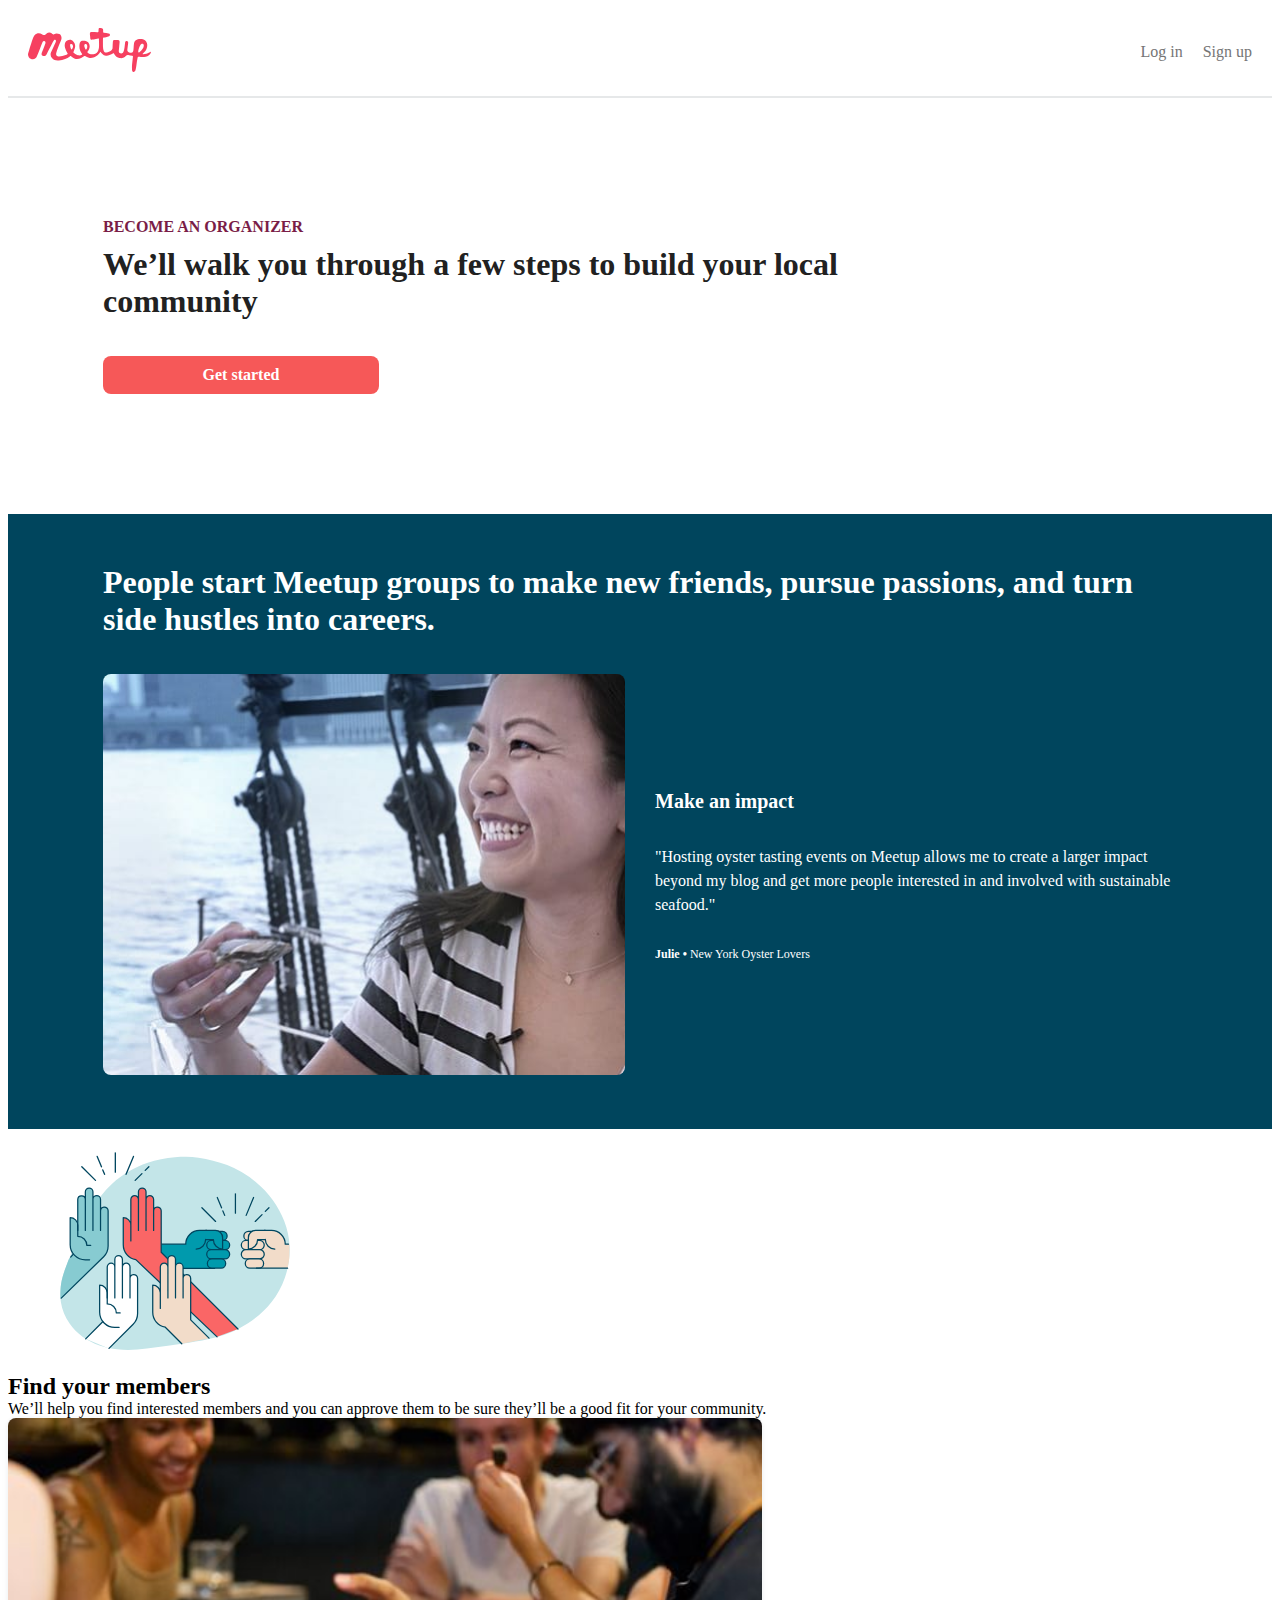
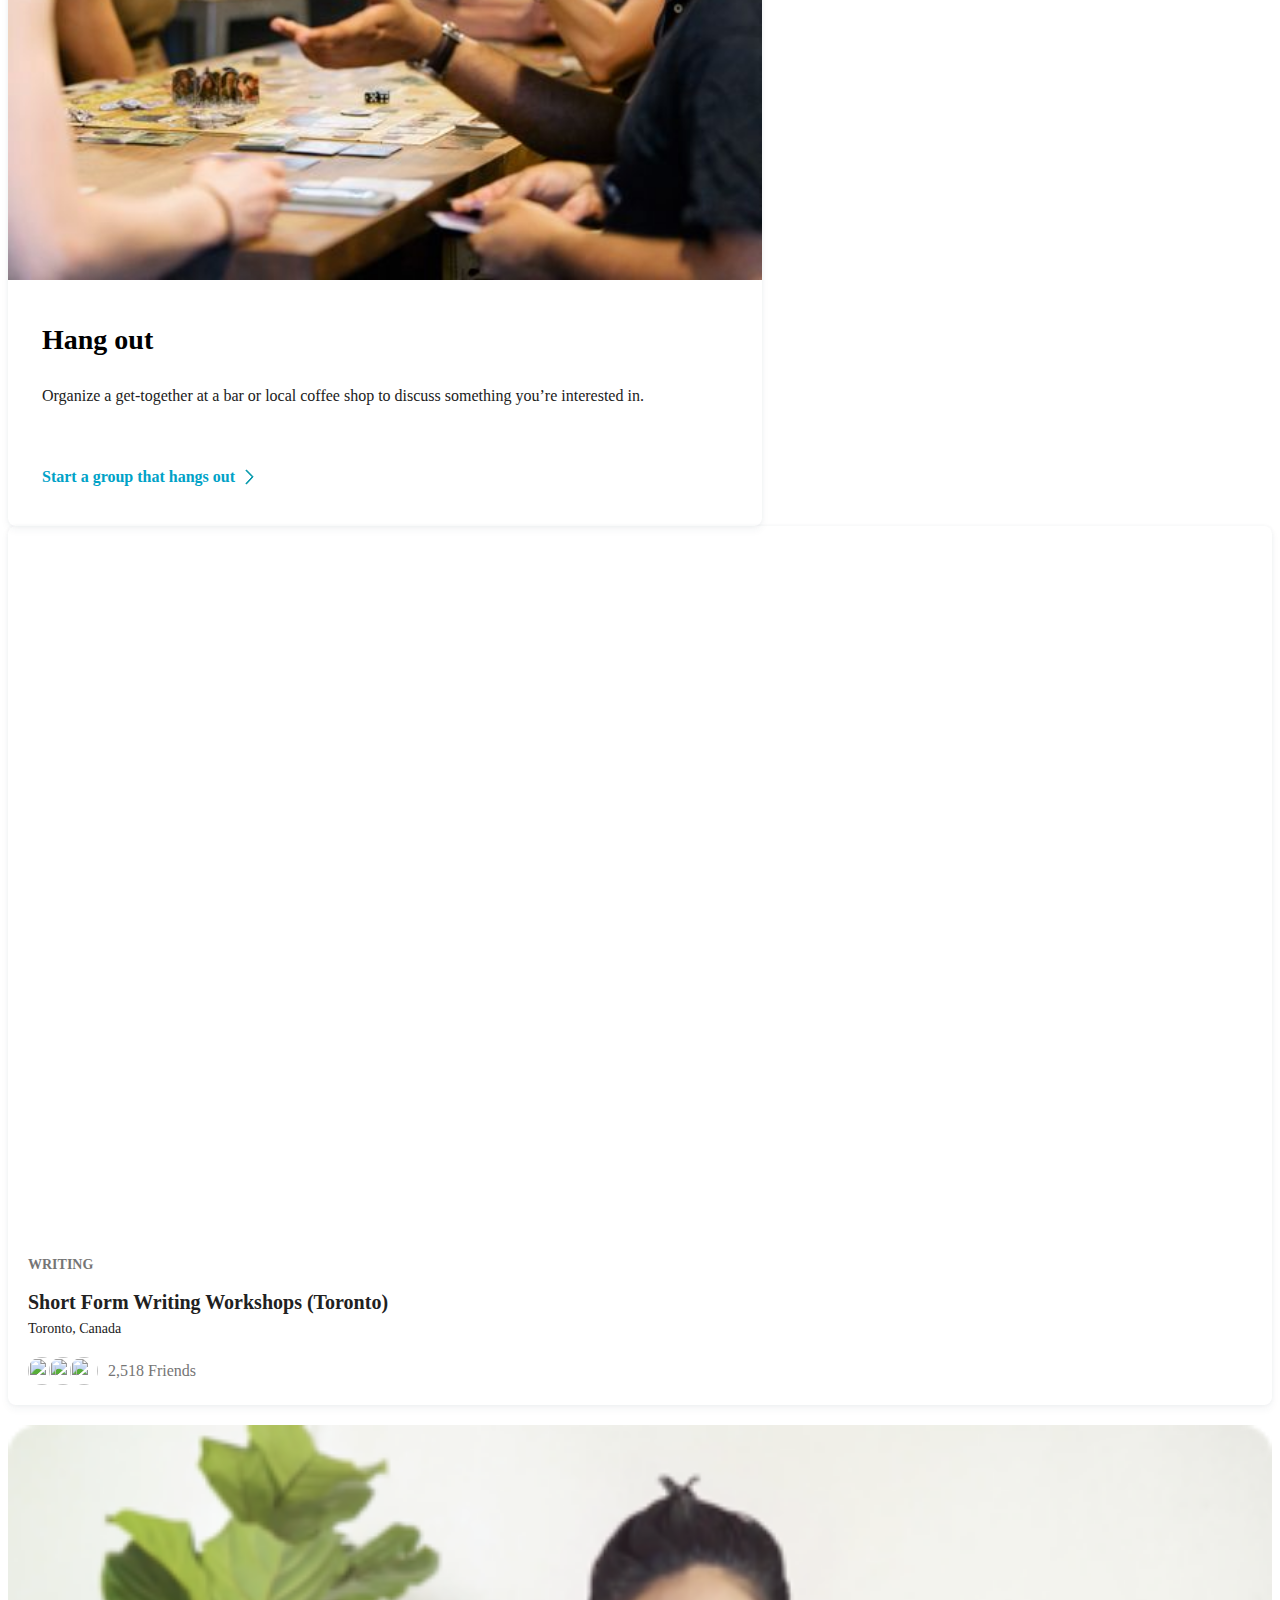
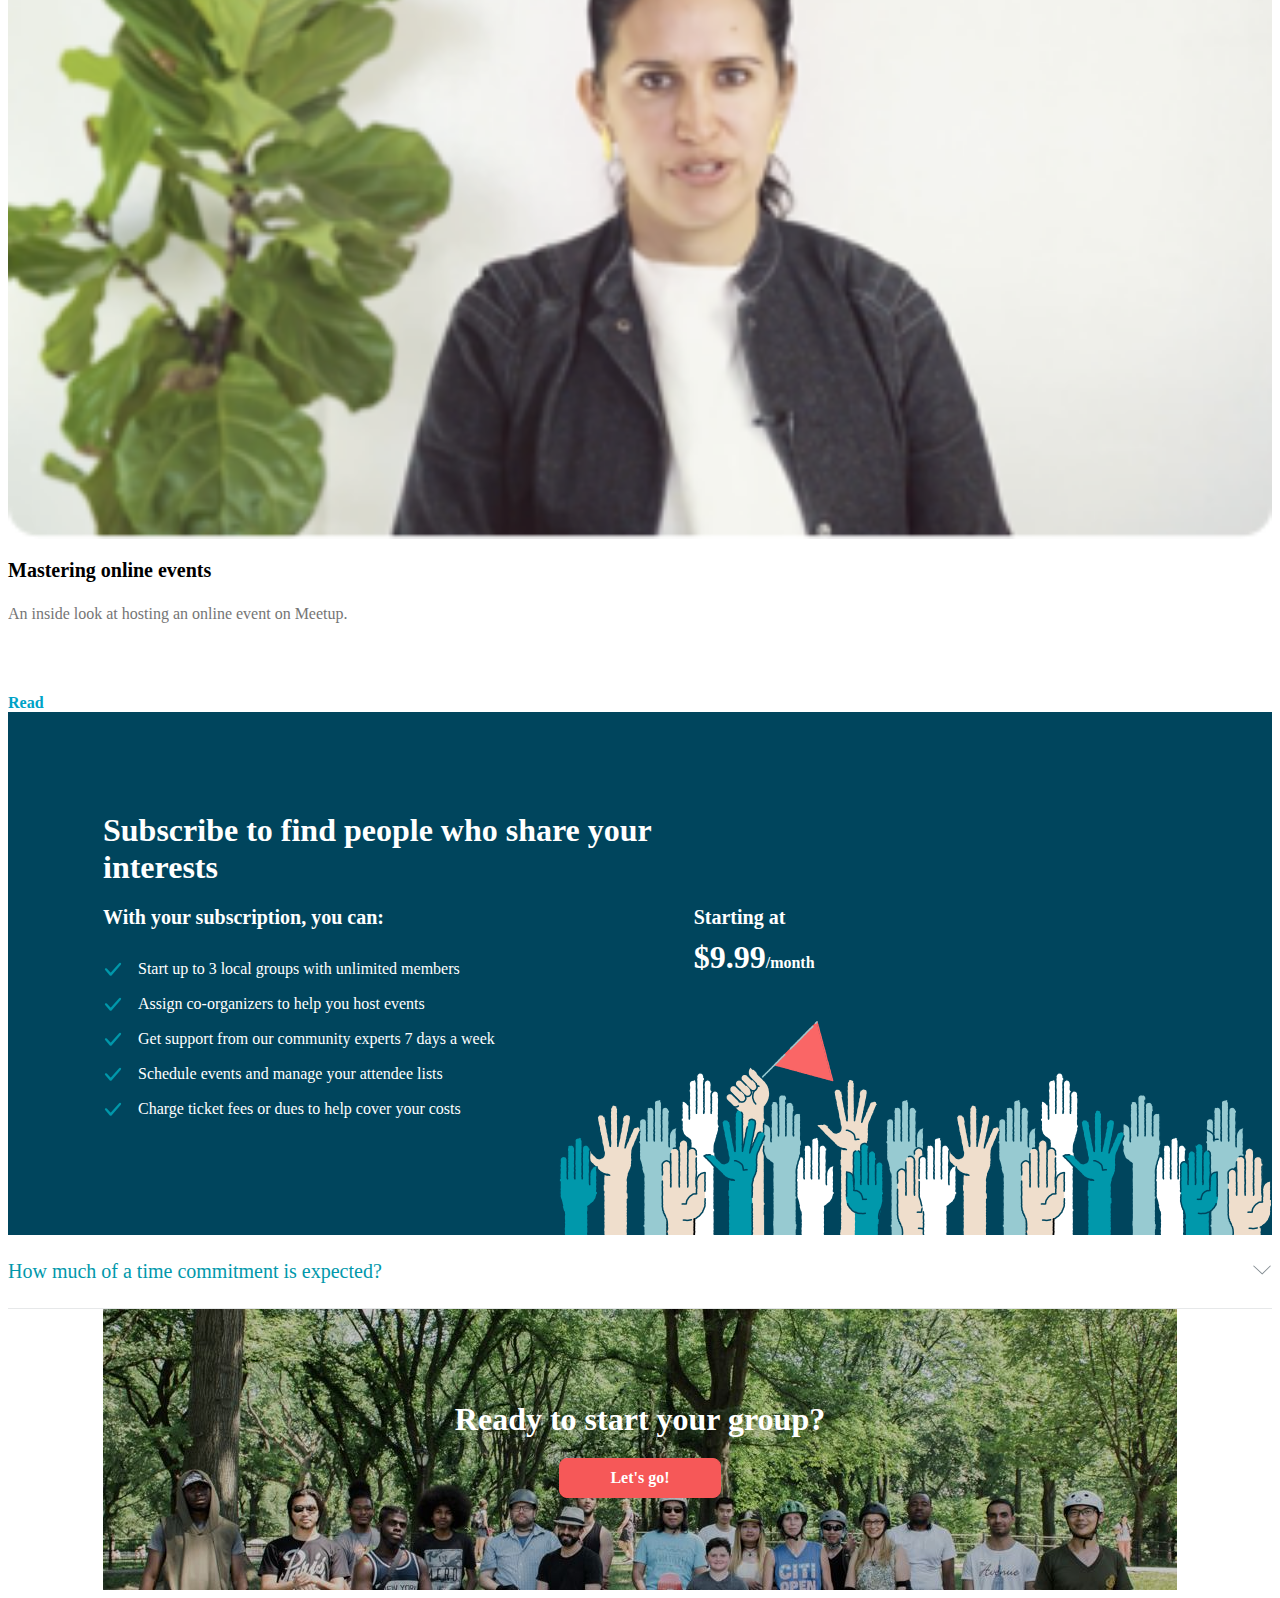
==== commit 0441aac6: "add banner component" ====
--- a/components.html
+++ b/components.html
@@ -12,6 +12,7 @@
     <link rel="stylesheet" type="text/css" href="help.css" />
     <link rel="stylesheet" type="text/css" href="subscribe.css" />
     <link rel="stylesheet" type="text/css" href="question.css" />
+    <link rel="stylesheet" type="text/css" href="banner.css" />
     <title>Components</title>
   </head>
   <body>
@@ -247,5 +248,14 @@
       </div>
     </a>
     <!-- end question component -->
+
+    <!-- banner component -->
+    <div class="banner">
+      <div class="container">
+        <div class="title">Ready to start your group?</div>
+        <a href="#" class="btn">Let's go!</a>
+      </div>
+    </div>
+    <!-- end banner component -->
   </body>
 </html>
--- a/banner.css
+++ b/banner.css
@@ -0,0 +1,43 @@
+.container {
+  max-width: 1074px;
+  margin: auto;
+}
+
+.banner .container {
+  background-image: url("./images/last-call.jpg");
+  background-position: 50%;
+  background-size: cover;
+  background-repeat: no-repeat;
+  height: 281px;
+  display: flex;
+  flex-direction: column;
+  justify-content: center;
+  align-items: center;
+}
+
+.banner .title {
+  color: #fff;
+  font-size: 32px;
+  font-weight: bold;
+  max-width: 600px;
+  margin-bottom: 20px;
+  padding: 0;
+}
+
+.banner .btn {
+  display: block;
+  background-color: #f65858;
+  border: 1px solid #f65858;
+  border-radius: 8px;
+  padding: 10px 0;
+  width: 160px;
+  text-align: center;
+  text-decoration: none;
+  color: #fff;
+  font-weight: bold;
+}
+
+.banner .btn:hover {
+  background-color: rgba(246, 88, 88, 0.9);
+  border: 1px solid rgba(246, 88, 88, 0.9);
+}
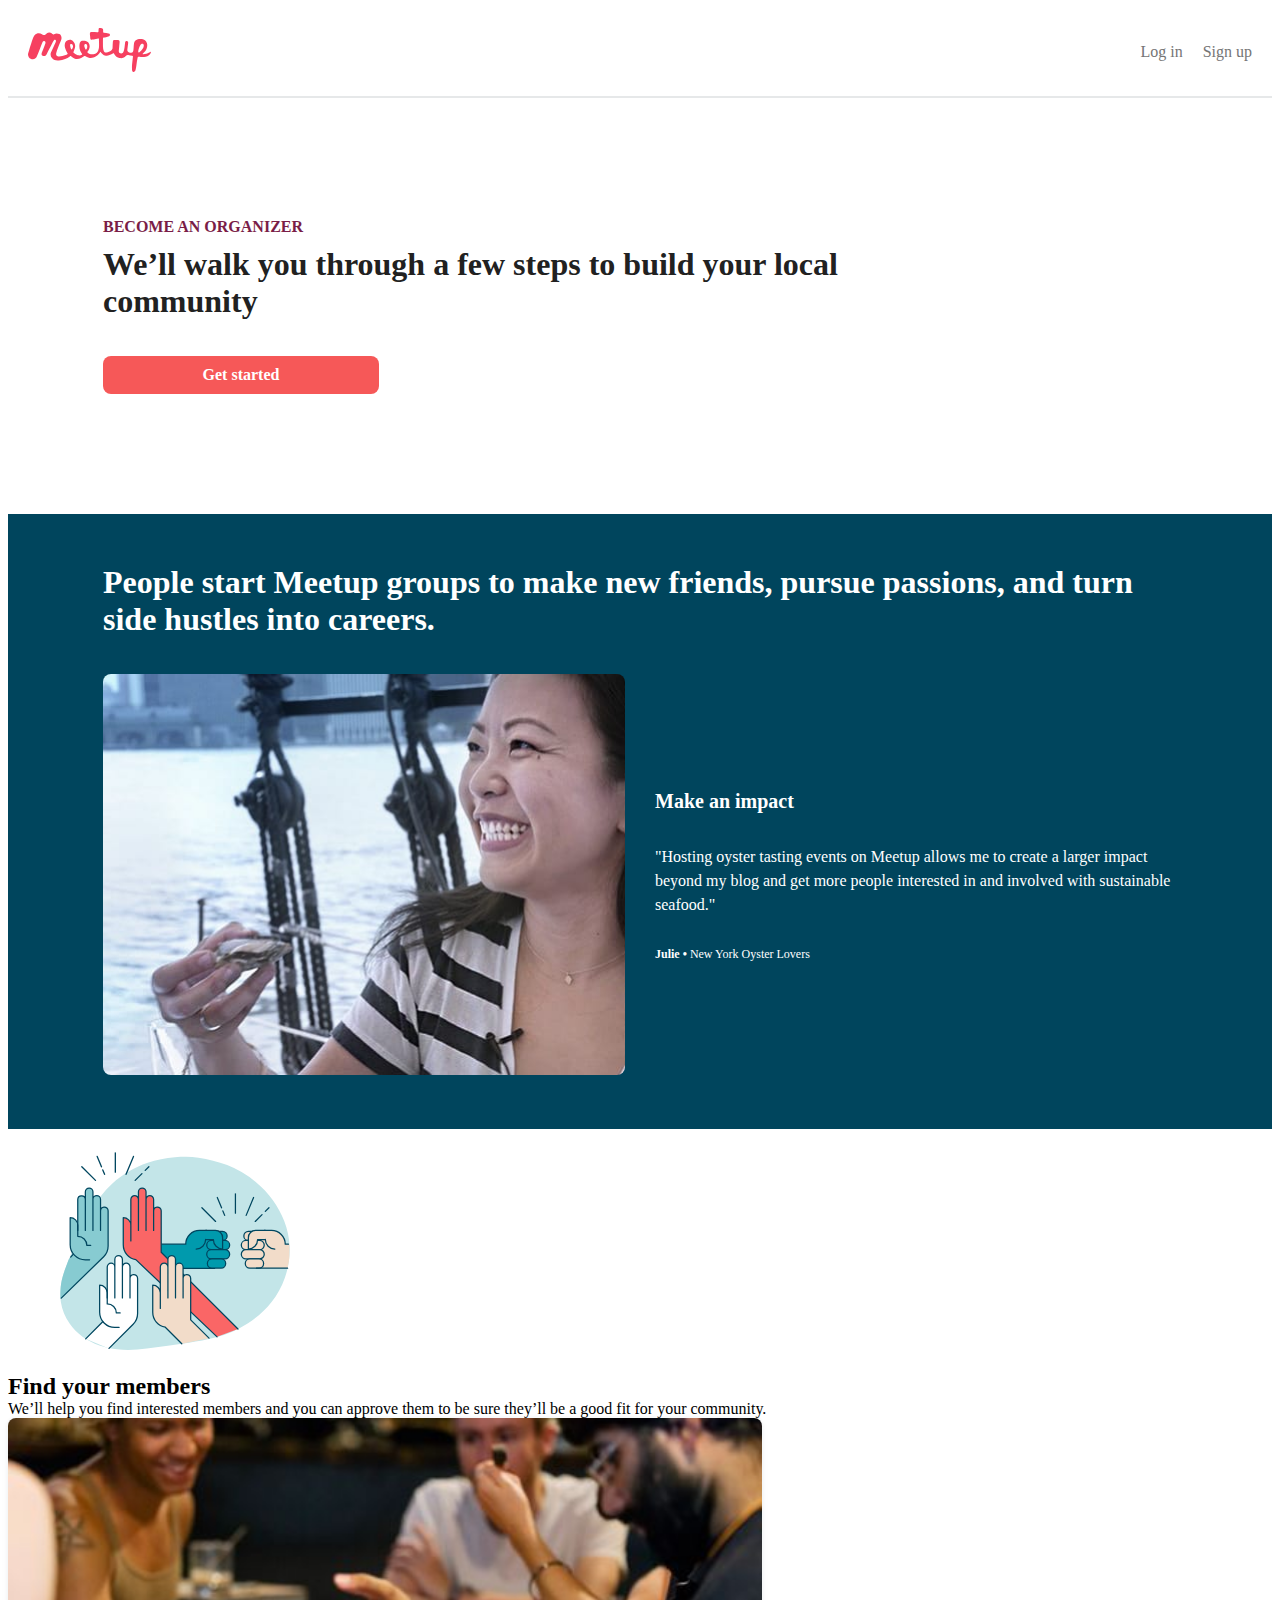
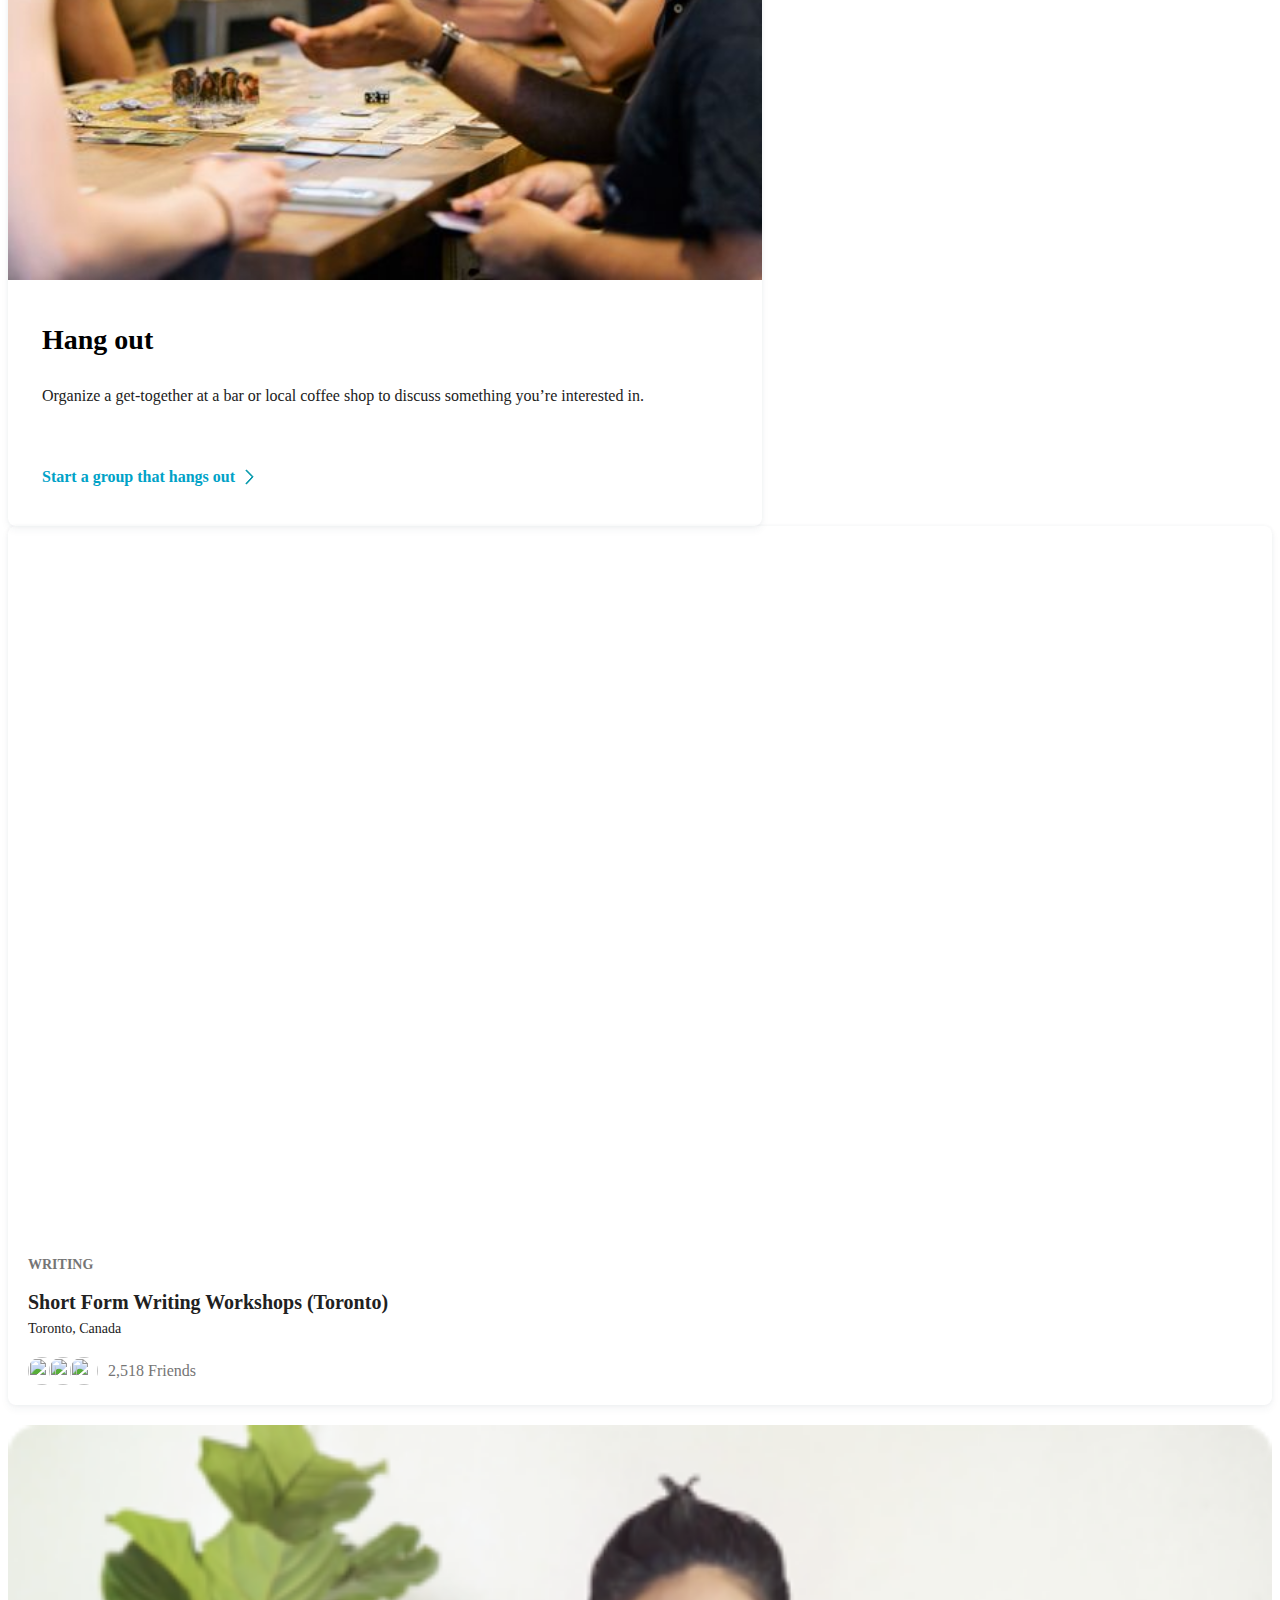
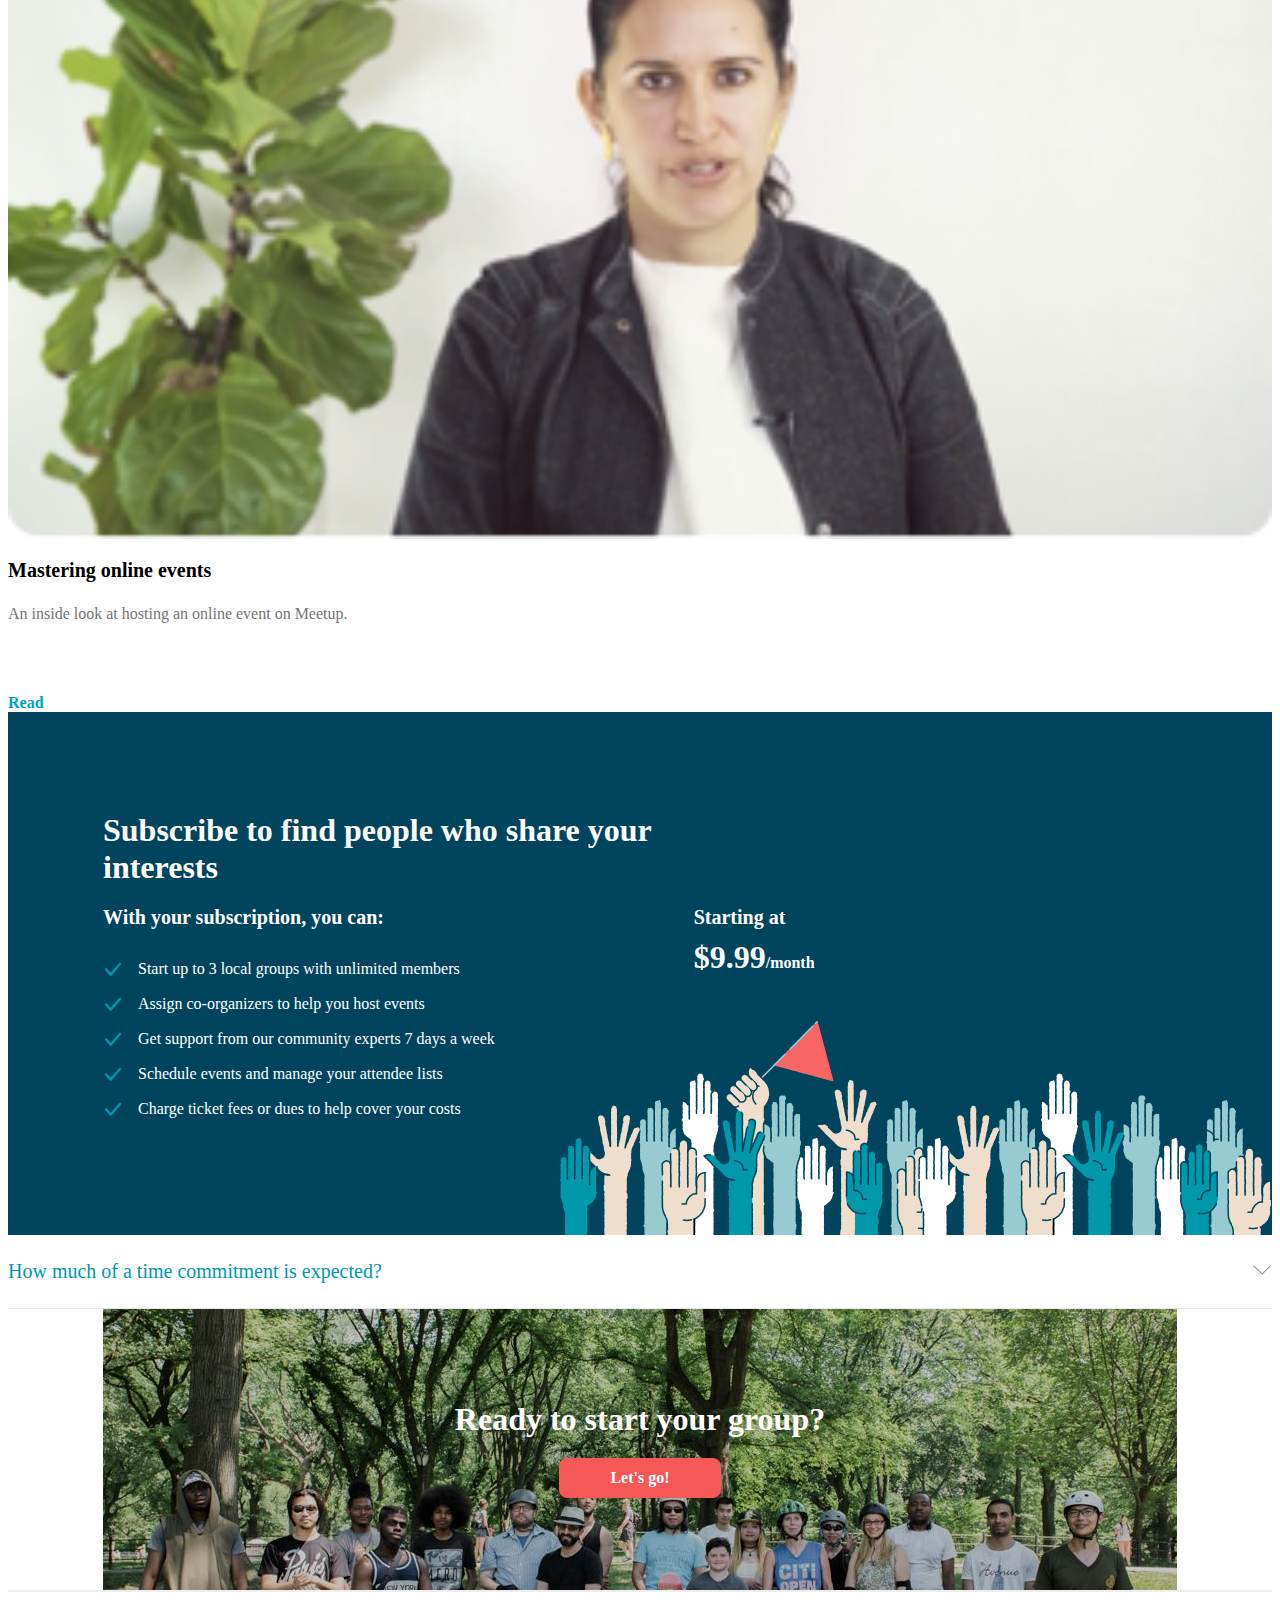
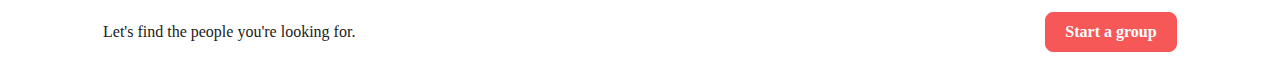
==== commit 436d319e: "add sub-footer component" ====
--- a/components.html
+++ b/components.html
@@ -13,6 +13,7 @@
     <link rel="stylesheet" type="text/css" href="subscribe.css" />
     <link rel="stylesheet" type="text/css" href="question.css" />
     <link rel="stylesheet" type="text/css" href="banner.css" />
+    <link rel="stylesheet" type="text/css" href="sub-footer.css" />
     <title>Components</title>
   </head>
   <body>
@@ -257,5 +258,16 @@
       </div>
     </div>
     <!-- end banner component -->
+
+    <!-- sub-footer component -->
+    <div class="sub-footer">
+      <div class="container">
+        <div class="flex">
+          <p>Let's find the people you're looking for.</p>
+          <a href="#" class="btn">Start a group</a>
+        </div>
+      </div>
+    </div>
+    <!-- end sub-footer component -->
   </body>
 </html>
--- a/sub-footer.css
+++ b/sub-footer.css
@@ -0,0 +1,38 @@
+.sub-footer {
+  border-top: solid 2px #eee;
+}
+
+.container {
+  max-width: 1074px;
+  margin: auto;
+}
+
+.sub-footer .flex {
+  display: flex;
+  justify-content: space-between;
+  align-items: center;
+  padding: 20px 0;
+}
+
+.sub-footer p {
+  color: #212121;
+  margin: 0;
+}
+
+.sub-footer .btn {
+  display: block;
+  background-color: #f65858;
+  border: 1px solid #f65858;
+  border-radius: 8px;
+  padding: 10px 0;
+  width: 130px;
+  text-align: center;
+  text-decoration: none;
+  color: #fff;
+  font-weight: bold;
+}
+
+.sub-footer .btn:hover {
+  background-color: rgba(246, 88, 88, 0.9);
+  border: 1px solid rgba(246, 88, 88, 0.9);
+}
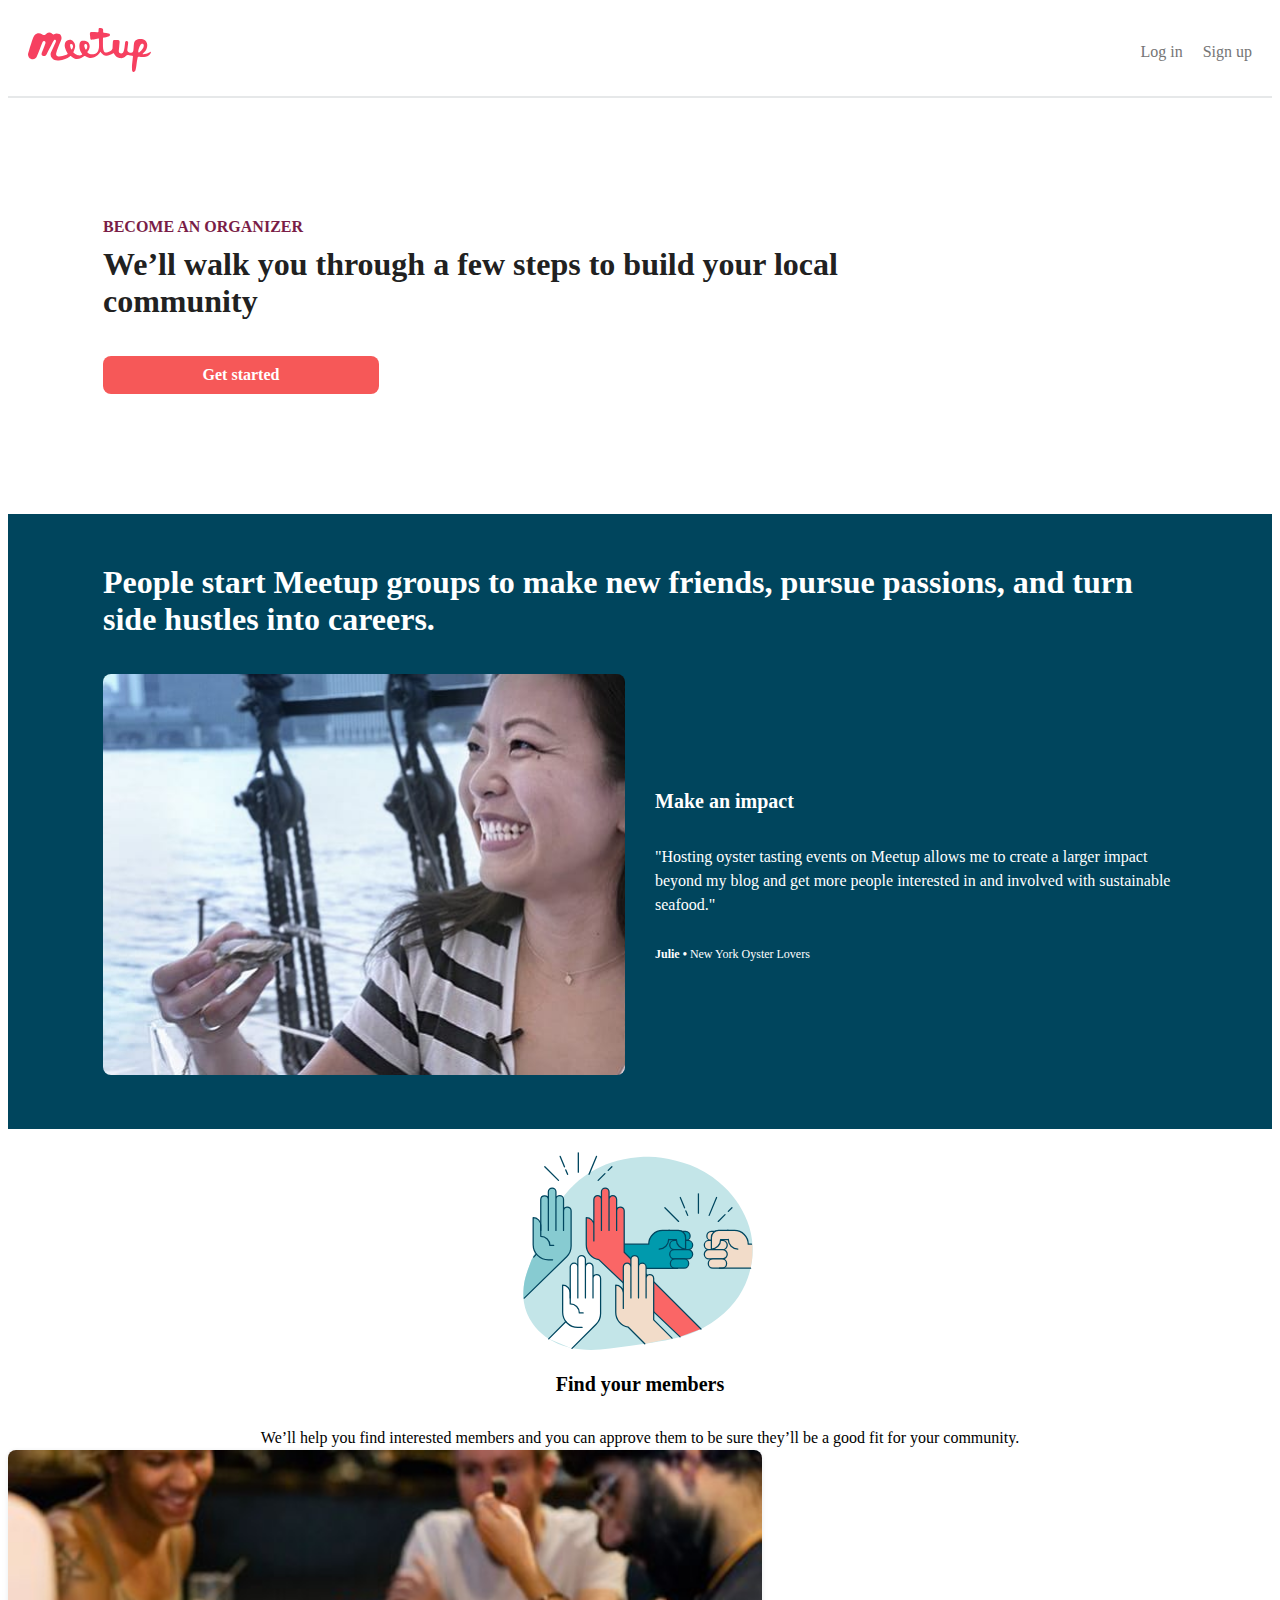
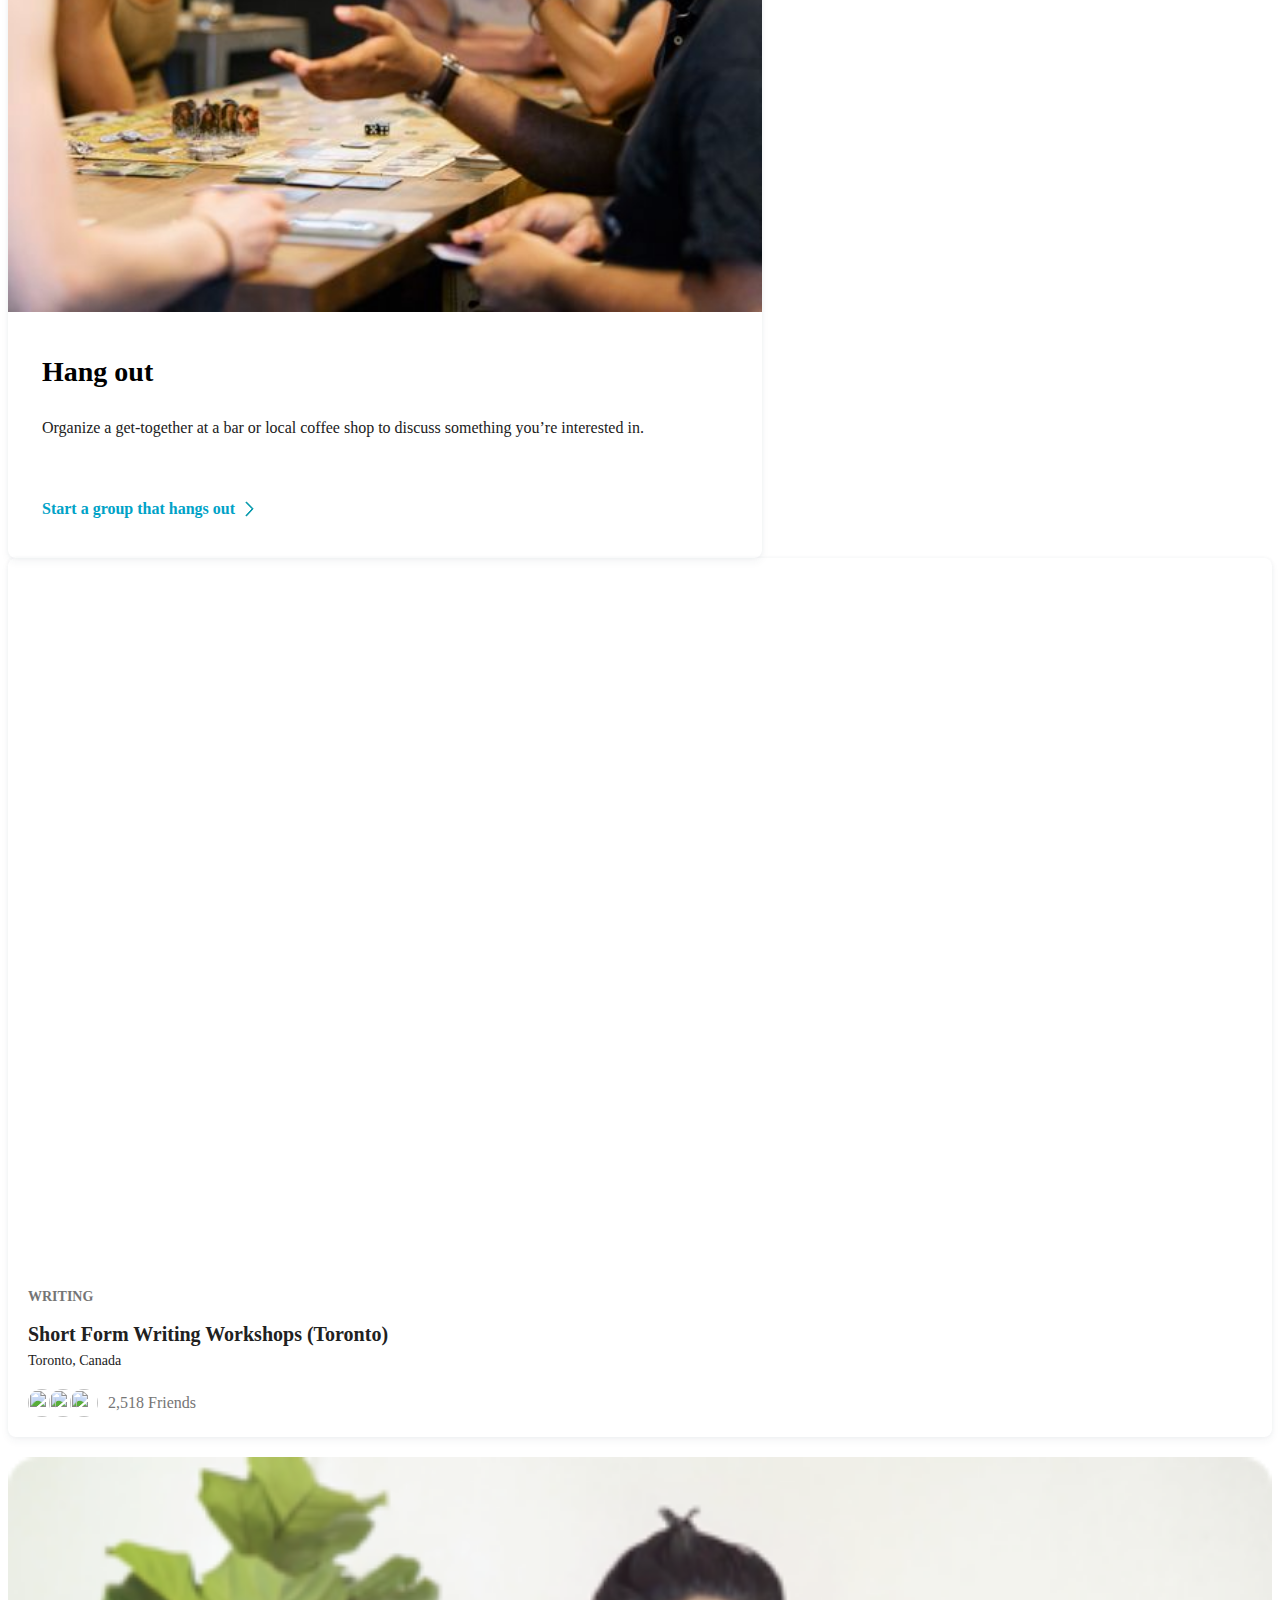
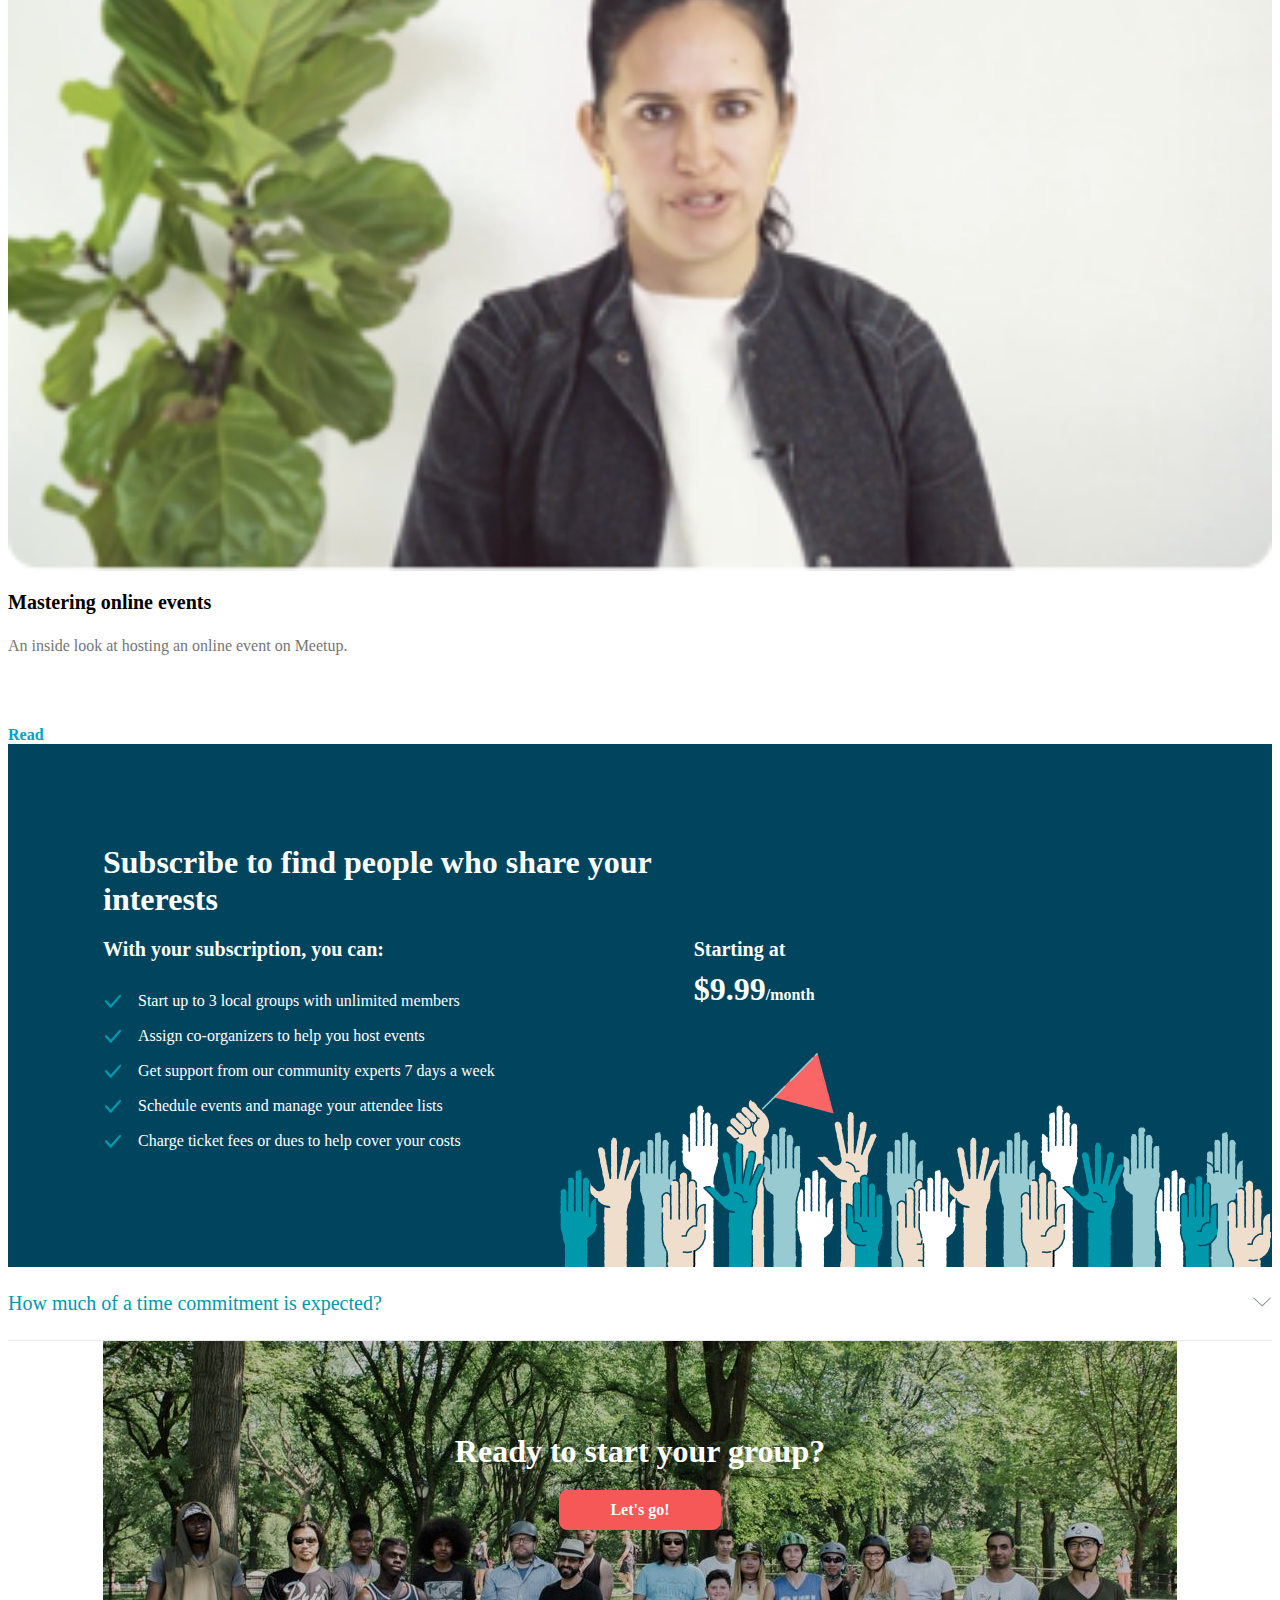
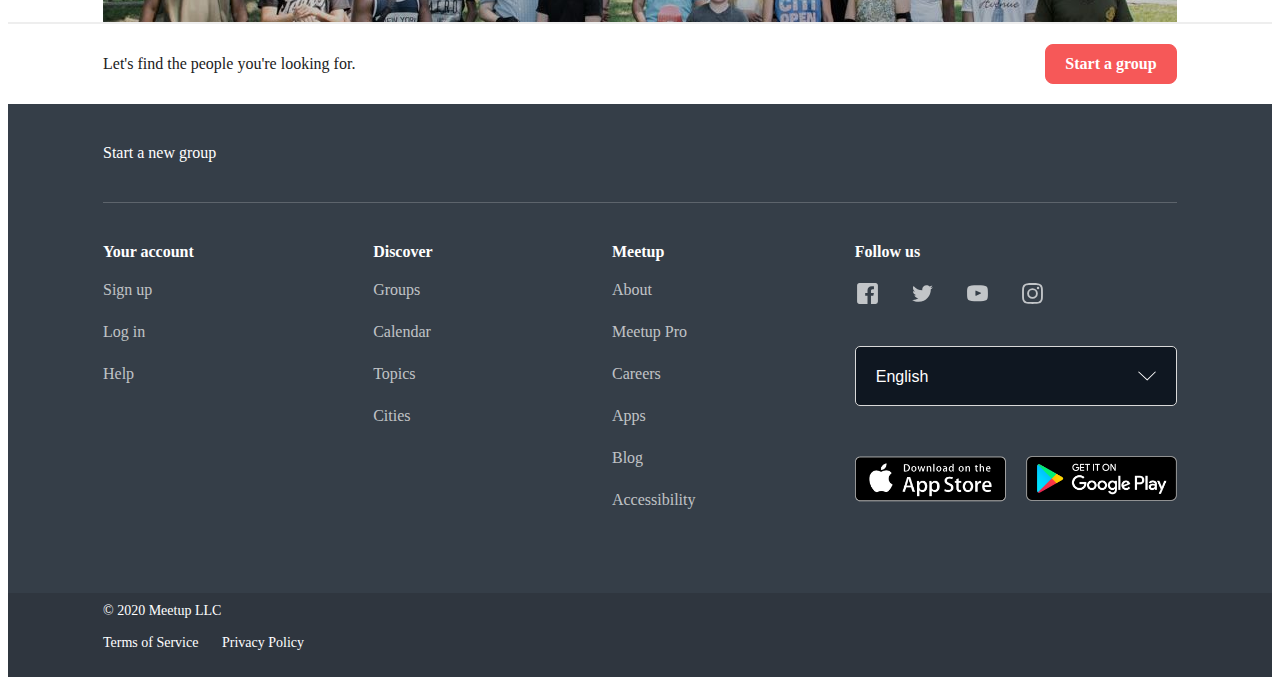
==== commit f1c79e62: "add footer component" ====
--- a/components.html
+++ b/components.html
@@ -14,6 +14,7 @@
     <link rel="stylesheet" type="text/css" href="question.css" />
     <link rel="stylesheet" type="text/css" href="banner.css" />
     <link rel="stylesheet" type="text/css" href="sub-footer.css" />
+    <link rel="stylesheet" type="text/css" href="footer.css" />
     <title>Components</title>
   </head>
   <body>
@@ -269,5 +270,116 @@
       </div>
     </div>
     <!-- end sub-footer component -->
+
+    <!-- footer component -->
+    <div class="footer">
+      <div class="container">
+        <a href="#" class="new-group">Start a new group</a>
+        <div class="menu">
+          <div class="menu-left">
+            <div class="menu-left-item">
+              <div class="title">
+                Your account
+              </div>
+              <ul>
+                <li>Sign up</li>
+                <li>Log in</li>
+                <li>Help</li>
+              </ul>
+            </div>
+            <div class="menu-left-item">
+              <div class="title">
+                Discover
+              </div>
+              <ul>
+                <li>Groups</li>
+                <li>Calendar</li>
+                <li>Topics</li>
+                <li>Cities</li>
+              </ul>
+            </div>
+            <div class="menu-left-item">
+              <div class="title">
+                Meetup
+              </div>
+              <ul>
+                <li>About</li>
+                <li>Meetup Pro</li>
+                <li>Careers</li>
+                <li>Apps</li>
+                <li>Blog</li>
+                <li>Accessibility</li>
+              </ul>
+            </div>
+          </div>
+          <div class="menu-right">
+            <div class="title">Follow us</div>
+            <div class="social">
+              <svg viewBox="0 0 24 24" id="icon-external-facebookboxed">
+                <title>external-facebookboxed</title>
+                <path
+                  d="M19.778 2H4.222C3 2 2 3 2 4.222v15.556C2 21 3 22 4.222 22H12v-7.778H9.778v-2.75H12V9.194c0-2.404 1.347-4.093 4.184-4.093l2.004.002v2.895h-1.33c-1.105 0-1.525.829-1.525 1.598v1.877h2.854l-.631 2.75h-2.223V22h4.445A2.228 2.228 0 0 0 22 19.778V4.222C22 3 21 2 19.778 2z"
+                  fill-rule="nonzero"
+                ></path>
+              </svg>
+              <svg viewBox="0 0 24 24" id="icon-external-twitter">
+                <title>external-twitter</title>
+                <path
+                  d="M19.952 7.983c.009.173.012.349.012.522C19.964 13.845 15.837 20 8.29 20c-2.318 0-4.474-.669-6.29-1.816.322.038.648.057.978.057a8.318 8.318 0 0 0 5.096-1.728c-1.795-.034-3.311-1.2-3.833-2.805a4.258 4.258 0 0 0 1.854-.07c-1.878-.372-3.292-2.004-3.292-3.962v-.05a4.143 4.143 0 0 0 1.859.506 4.023 4.023 0 0 1-1.826-3.364c0-.74.202-1.434.556-2.03a11.709 11.709 0 0 0 8.458 4.22 4.02 4.02 0 0 1-.105-.92C11.745 5.807 13.58 4 15.847 4c1.18 0 2.246.489 2.995 1.274a8.343 8.343 0 0 0 2.606-.98 4.066 4.066 0 0 1-1.805 2.235A8.309 8.309 0 0 0 22 5.893a8.216 8.216 0 0 1-2.048 2.09z"
+                  fill-rule="nonzero"
+                ></path>
+              </svg>
+              <svg viewBox="0 0 24 24" id="icon-external-youtube">
+                <title>external-youtube</title>
+                <path
+                  d="M12 4C2.172 4 2 4.874 2 11.7c0 6.826.172 7.7 10 7.7s10-.874 10-7.7C22 4.874 21.828 4 12 4zm3.205 8.034l-4.49 2.096c-.393.182-.715-.022-.715-.456V9.726c0-.433.322-.638.715-.456l4.49 2.096c.393.184.393.484 0 .668z"
+                  fill-rule="nonzero"
+                ></path>
+              </svg>
+              <svg viewBox="0 0 24 24" id="icon-external-instagram">
+                <title>external-instagram</title>
+                <path
+                  d="M20.151 16.046c-.043.978-.207 1.509-.344 1.86-.182.468-.398.801-.75 1.151a3.08 3.08 0 0 1-1.15.75c-.353.138-.884.301-1.86.346-1.056.047-1.373.057-4.047.057-2.675 0-2.991-.01-4.047-.057-.977-.045-1.507-.208-1.86-.346a3.076 3.076 0 0 1-1.151-.75 3.102 3.102 0 0 1-.75-1.15c-.137-.352-.3-.883-.344-1.86-.049-1.057-.059-1.372-.059-4.046 0-2.675.01-2.992.059-4.048.045-.977.207-1.507.345-1.86.181-.468.399-.8.749-1.15.35-.352.684-.568 1.152-.75.352-.137.882-.3 1.859-.345C9.009 3.8 9.326 3.79 12 3.79c2.674 0 2.99.01 4.046.058.977.045 1.508.208 1.861.344.467.183.8.4 1.15.75.352.35.568.683.75 1.152.137.352.3.882.344 1.859.05 1.056.058 1.373.058 4.048 0 2.674-.009 2.989-.058 4.045m1.788-8.169c-.047-1.065-.217-1.792-.465-2.427a4.894 4.894 0 0 0-1.153-1.771 4.894 4.894 0 0 0-1.77-1.153c-.637-.248-1.365-.417-2.428-.465C15.057 2.012 14.716 2 12 2s-3.056.011-4.123.06c-1.064.048-1.79.217-2.428.465a4.894 4.894 0 0 0-1.77 1.153 4.883 4.883 0 0 0-1.154 1.77c-.247.636-.416 1.363-.465 2.428C2.011 8.944 2 9.284 2 12.001c0 2.715.011 3.055.06 4.123.049 1.063.218 1.79.465 2.427a4.89 4.89 0 0 0 1.154 1.77 4.908 4.908 0 0 0 1.77 1.154c.637.248 1.364.417 2.428.465 1.067.049 1.407.06 4.123.06s3.057-.011 4.123-.06c1.063-.048 1.79-.217 2.427-.465a4.908 4.908 0 0 0 1.771-1.154 4.901 4.901 0 0 0 1.153-1.77c.248-.637.418-1.364.465-2.427.05-1.068.061-1.408.061-4.123 0-2.717-.011-3.057-.06-4.124m-3.413-1.206a1.198 1.198 0 1 1-2.397-.001 1.198 1.198 0 0 1 2.397.001M12 15.342a3.342 3.342 0 1 1 0-6.684 3.342 3.342 0 0 1 0 6.684m0-8.474a5.132 5.132 0 1 0 0 10.264 5.132 5.132 0 0 0 0-10.264"
+                  fill-rule="evenodd"
+                ></path>
+              </svg>
+            </div>
+            <div class="language">
+              <select>
+                <option selected>English</option>
+                <option>English</option>
+                <option>English</option>
+              </select>
+              <svg viewBox="0 0 16 16" id="icon-chevron-down--small">
+                <title>chevron-down--small</title>
+                <path
+                  d="M1.118 4.599a.42.42 0 0 1 .55.007l6.512 6.041 6.152-6.04a.421.421 0 0 1 .55-.009.327.327 0 0 1 .009.495l-6.432 6.3a.415.415 0 0 1-.28.107.414.414 0 0 1-.28-.106l-6.79-6.3A.332.332 0 0 1 1 4.85c0-.092.04-.183.118-.251z"
+                  fill-rule="evenodd"
+                ></path>
+              </svg>
+            </div>
+            <div class="download">
+              <a class="download-item" href="#"
+                ><img src="./images/download_en.png" width="100%"
+              /></a>
+
+              <a class="download-item" href="#"
+                ><img src="./images/download_en_ch.png" width="100%"
+              /></a>
+            </div>
+          </div>
+        </div>
+      </div>
+      <div class="legacy">
+        <div class="container">
+          <p>© 2020 Meetup LLC</p>
+          <p>
+            <a href="#">Terms of Service</a>
+            <a href="#">Privacy Policy</a>
+          </p>
+        </div>
+      </div>
+    </div>
+    <!-- end footer component -->
   </body>
 </html>
--- a/feature.css
+++ b/feature.css
@@ -0,0 +1,17 @@
+h2 {
+  margin: 0;
+}
+
+.feature-item {
+  text-align: center;
+}
+
+.feature-item .feature-title {
+  font-size: 20px;
+  margin-bottom: 30px;
+}
+
+.feature-item .feature-info {
+  line-height: 1.5;
+  font-size: 16px;
+}
--- a/footer.css
+++ b/footer.css
@@ -0,0 +1,140 @@
+.footer {
+  background-color: #353e48;
+  color: #fff;
+}
+
+.container {
+  max-width: 1074px;
+  margin: auto;
+}
+
+.footer .new-group {
+  display: block;
+  color: inherit;
+  padding: 40px 0;
+  border-bottom: solid 1px hsla(0, 0%, 100%, 0.2);
+}
+
+.footer .new-group:hover {
+  text-decoration: none;
+}
+
+.footer .menu {
+  display: flex;
+  flex-wrap: wrap;
+  padding: 40px 0 60px;
+}
+
+.footer .menu .menu-left {
+  flex-basis: 70%;
+  display: flex;
+}
+
+.footer .menu .menu-right {
+  flex-basis: 30%;
+}
+
+@media (max-width: 756px) {
+  .footer .menu .menu-left {
+    flex-basis: 100%;
+    display: flex;
+  }
+  .footer .menu .menu-right {
+    flex-basis: 100%;
+  }
+}
+
+.footer .menu-left .menu-left-item {
+  flex-grow: 1;
+  padding-left: 20px;
+}
+
+.footer .menu-left .menu-left-item:nth-child(1) {
+  padding-left: 0;
+}
+
+.footer .title {
+  font-weight: bold;
+  font-size: 16px;
+  color: #fff;
+  padding: 0;
+  margin-bottom: 20px;
+}
+
+.footer .menu-left .menu-left-item ul {
+  margin: 0;
+  padding: 0;
+  list-style-type: none;
+}
+
+.footer .menu-left .menu-left-item li {
+  padding: 0 0 24px;
+  color: hsla(0, 0%, 100%, 0.7);
+}
+
+.footer .menu-right .social {
+  display: flex;
+  margin-bottom: 40px;
+}
+
+.footer .menu-right .social svg {
+  width: 25px;
+  height: 25px;
+  fill: hsla(0, 0%, 100%, 0.7);
+  margin-right: 30px;
+}
+
+.footer .menu-right .language {
+  position: relative;
+  margin-bottom: 50px;
+}
+
+.footer .menu-right select {
+  -webkit-appearance: none;
+  appearance: none;
+  display: block;
+  width: 100%;
+  background: #0f1721;
+  height: 60px;
+  padding: 20px;
+  border: 1px solid #d9d9d9;
+  color: #fff;
+  border-radius: 5px;
+  font-size: 16px;
+}
+
+.footer .menu-right .language svg {
+  width: 20px;
+  height: 20px;
+  fill: #fff;
+  position: absolute;
+  right: 20px;
+  bottom: 50%;
+  transform: translateY(50%);
+}
+
+.footer .download {
+  display: flex;
+  justify-content: space-between;
+}
+
+.footer .download-item {
+  display: block;
+  flex-basis: calc(50% - 10px);
+}
+
+.footer .legacy {
+  padding: 10px 0;
+  background-color: #2f363f;
+  font-size: 14px;
+}
+
+.footer .legacy a {
+  color: inherit;
+  text-decoration: none;
+  margin-right: 20px;
+}
+
+.footer .legacy p {
+  margin-bottom: 16px;
+}
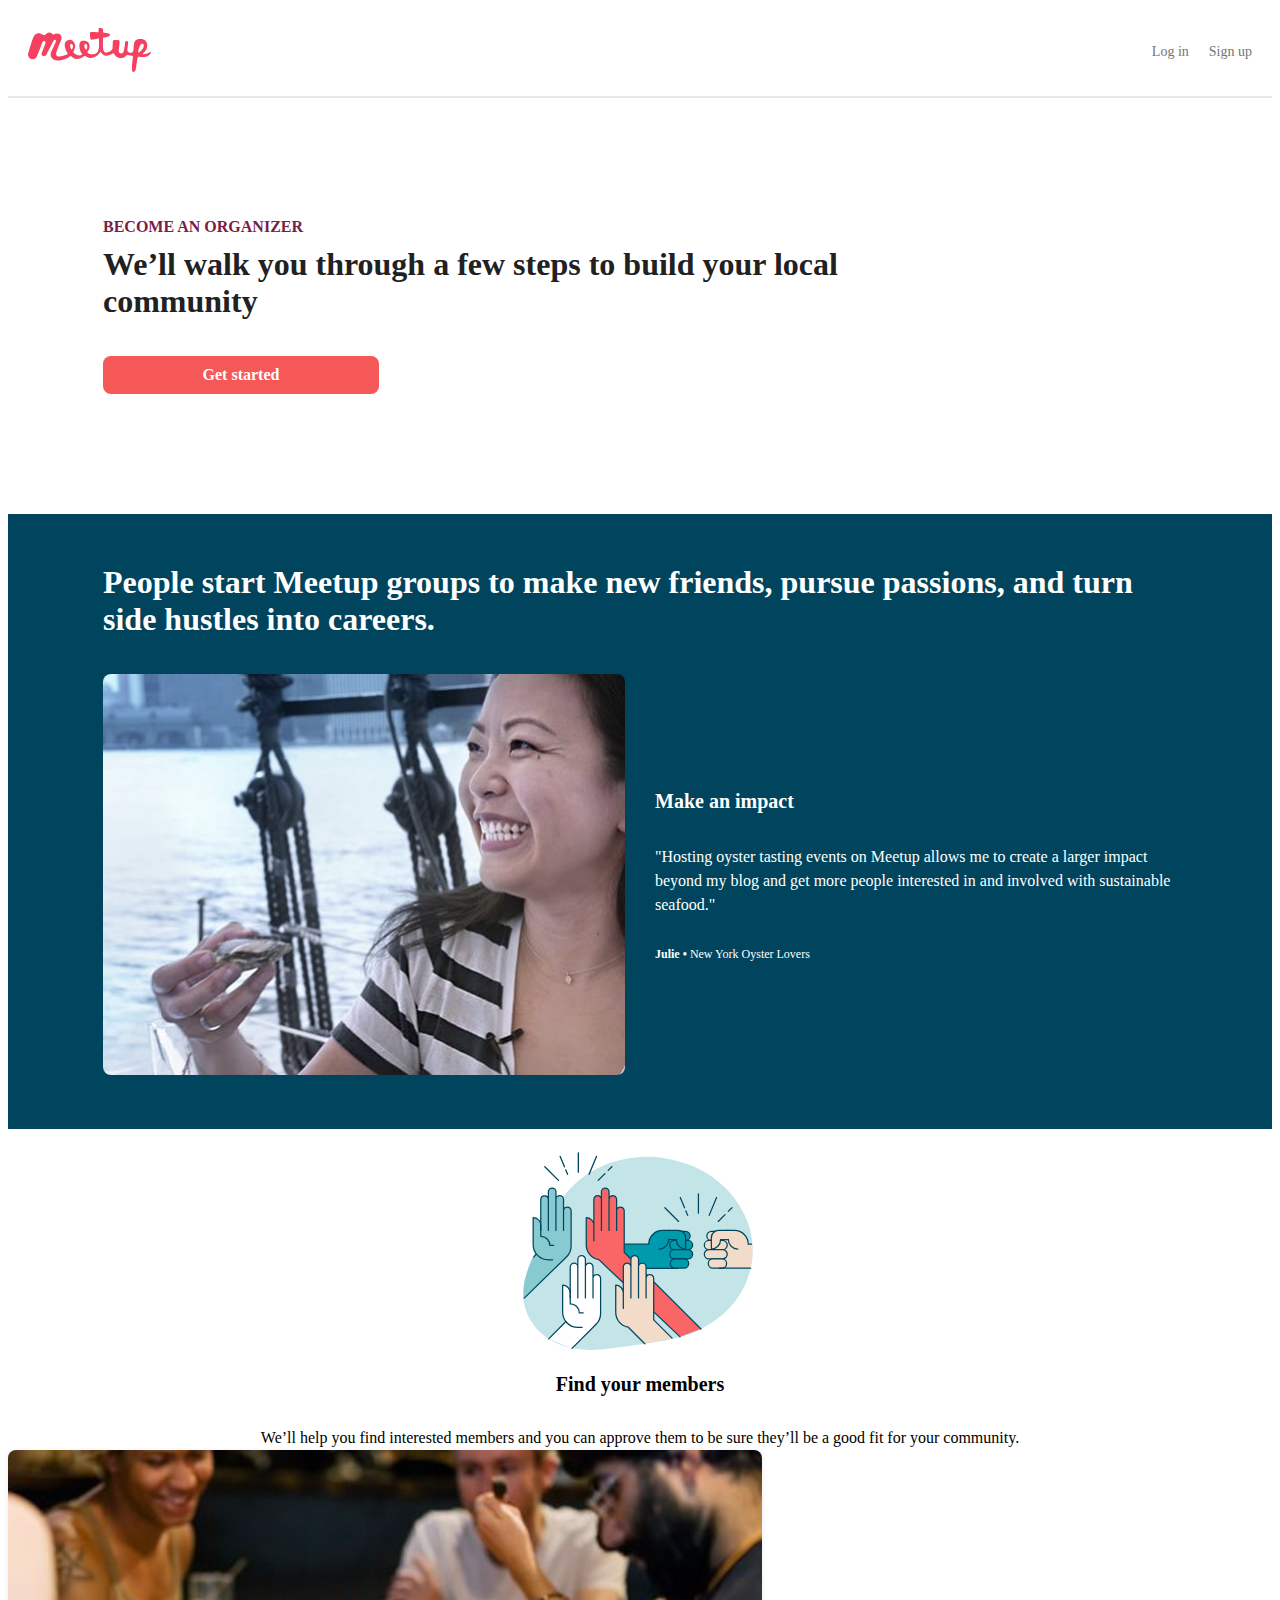
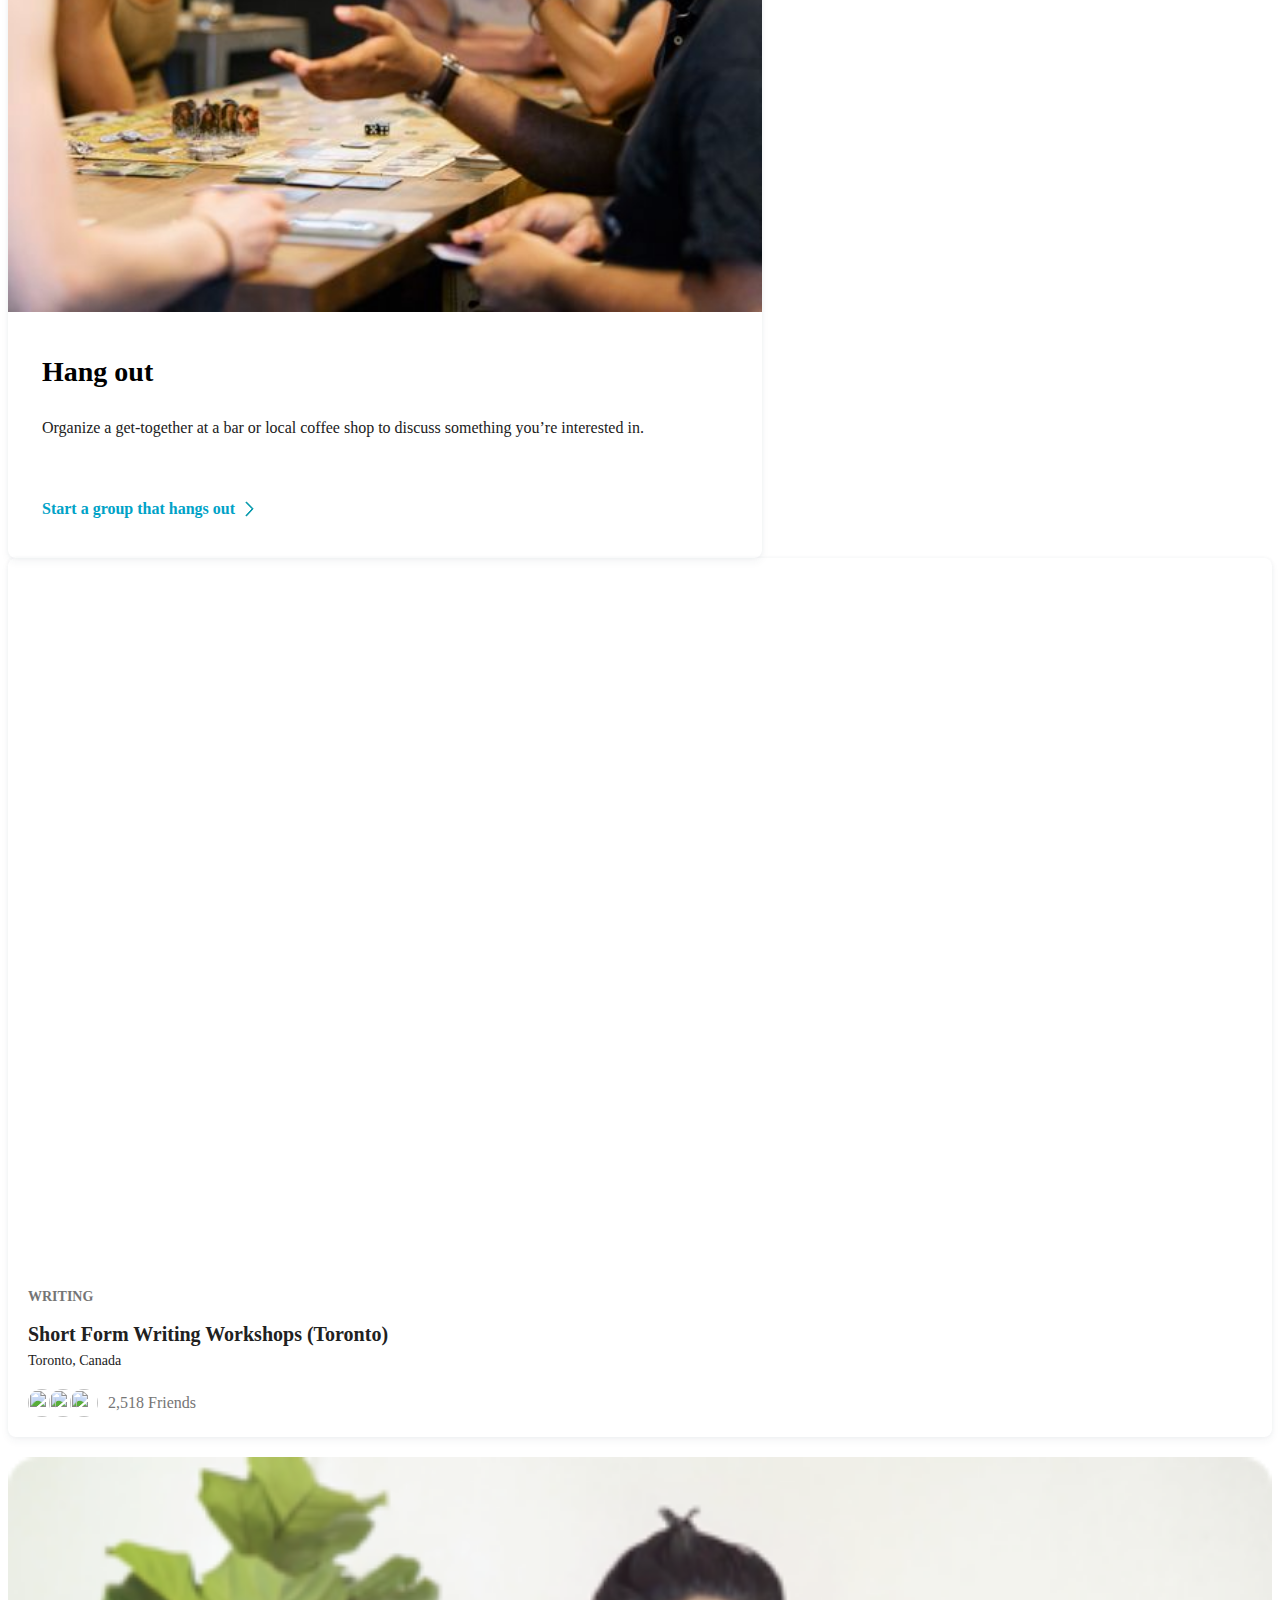
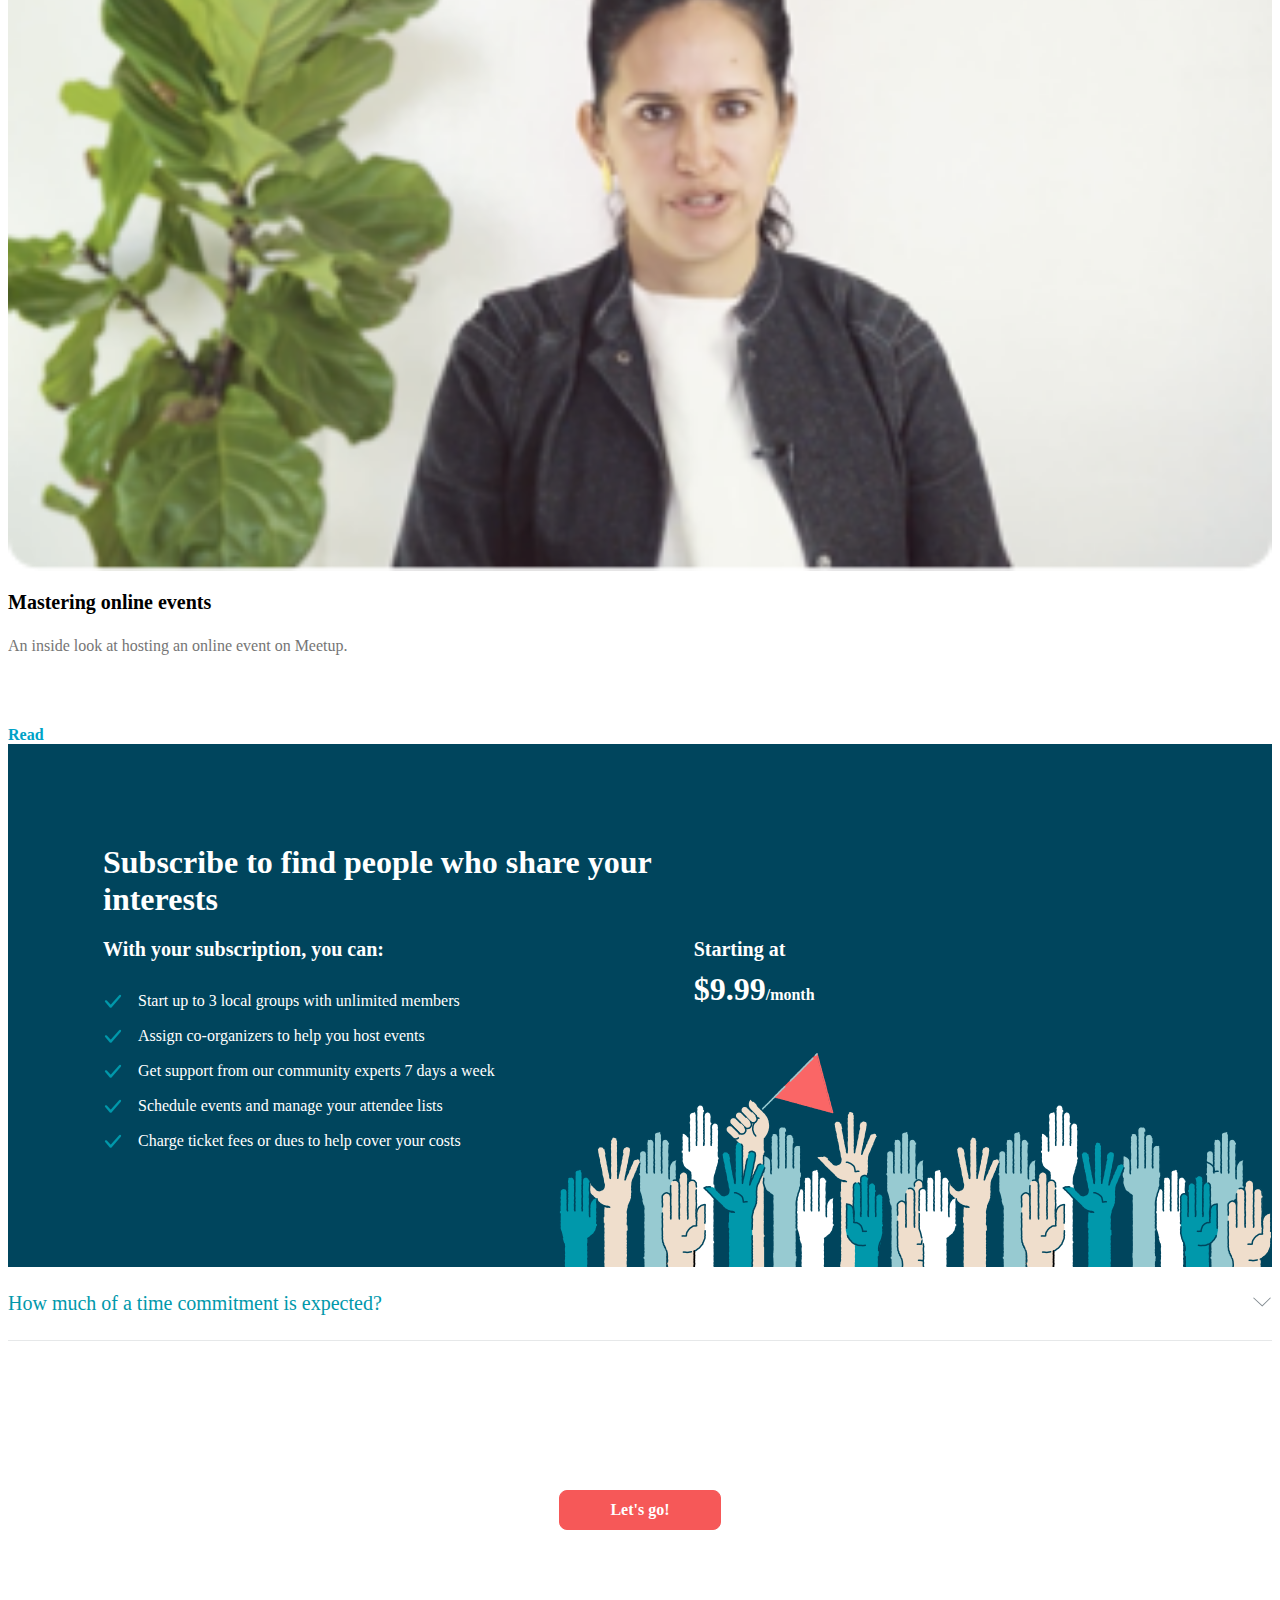
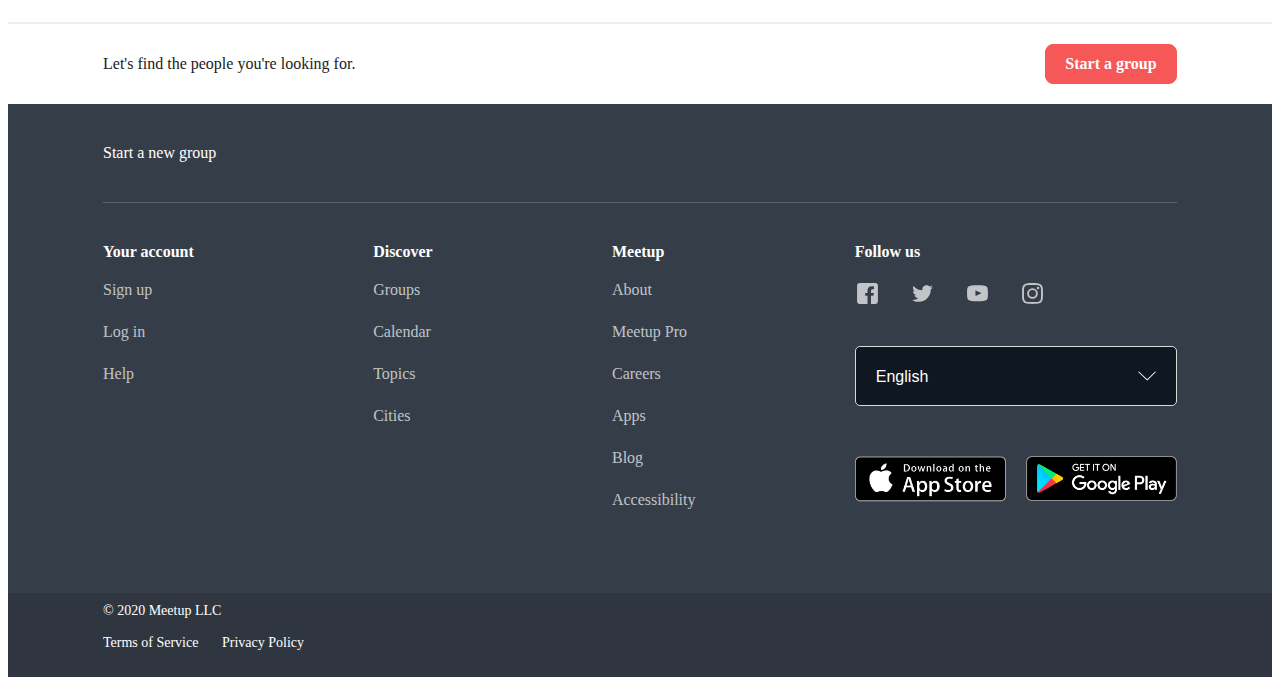
==== commit f9765dd6: "relocate css files" ====
--- a/components.html
+++ b/components.html
@@ -3,18 +3,18 @@
   <head>
     <meta charset="UTF-8" />
     <meta name="viewport" content="width=device-width, initial-scale=1.0" />
-    <link rel="stylesheet" type="text/css" href="header.css" />
-    <link rel="stylesheet" type="text/css" href="intro.css" />
-    <link rel="stylesheet" type="text/css" href="review.css" />
-    <link rel="stylesheet" type="text/css" href="feature.css" />
-    <link rel="stylesheet" type="text/css" href="activity.css" />
-    <link rel="stylesheet" type="text/css" href="group.css" />
-    <link rel="stylesheet" type="text/css" href="help.css" />
-    <link rel="stylesheet" type="text/css" href="subscribe.css" />
-    <link rel="stylesheet" type="text/css" href="question.css" />
-    <link rel="stylesheet" type="text/css" href="banner.css" />
-    <link rel="stylesheet" type="text/css" href="sub-footer.css" />
-    <link rel="stylesheet" type="text/css" href="footer.css" />
+    <link rel="stylesheet" type="text/css" href="css/header.css" />
+    <link rel="stylesheet" type="text/css" href="css/intro.css" />
+    <link rel="stylesheet" type="text/css" href="css/review.css" />
+    <link rel="stylesheet" type="text/css" href="css/feature.css" />
+    <link rel="stylesheet" type="text/css" href="css/activity.css" />
+    <link rel="stylesheet" type="text/css" href="css/group.css" />
+    <link rel="stylesheet" type="text/css" href="css/help.css" />
+    <link rel="stylesheet" type="text/css" href="css/subscribe.css" />
+    <link rel="stylesheet" type="text/css" href="css/question.css" />
+    <link rel="stylesheet" type="text/css" href="css/banner.css" />
+    <link rel="stylesheet" type="text/css" href="css/sub-footer.css" />
+    <link rel="stylesheet" type="text/css" href="css/footer.css" />
     <title>Components</title>
   </head>
   <body>
--- a/css/header.css
+++ b/css/header.css
@@ -0,0 +1,39 @@
+a {
+  text-decoration: none;
+  color: inherit;
+}
+
+.header {
+  display: flex;
+  justify-content: space-between;
+  align-items: center;
+  padding: 20px;
+  border-bottom: solid 2px rgba(46, 62, 72, 0.12);
+}
+
+.header .logo {
+  flex-grow: 1;
+}
+
+.header .logo a {
+  display: inline-block;
+}
+
+.header .logo img {
+  height: 44px;
+}
+
+.header .menu {
+  display: flex;
+  line-height: 1.45;
+  font-size: 14px;
+}
+
+.header .menu-item-normal {
+  color: #757575;
+  padding-left: 20px;
+}
+
+.header .menu-item-normal:hover {
+  color: #0098ab;
+}
--- a/css/intro.css
+++ b/css/intro.css
@@ -0,0 +1,55 @@
+a {
+  display: inline-block;
+  text-decoration: none;
+}
+
+.intro {
+  padding: 120px 0;
+}
+
+.container {
+  max-width: 1074px;
+  margin: auto;
+}
+
+.intro .content {
+  width: 70%;
+}
+
+@media (max-width: 767.99px) {
+  .intro .content {
+    width: 100%;
+  }
+}
+
+.intro .content .subtitle {
+  padding: 0 0 10px;
+  color: #7a1d47;
+  font-weight: bold;
+  font-size: 16px;
+  text-transform: uppercase;
+}
+
+.intro .content .title {
+  padding: 0 0 36px;
+  color: #212121;
+  font-size: 32px;
+  font-weight: bold;
+}
+
+.btn {
+  padding: 10px 0;
+  border-radius: 8px;
+  background: #f65858;
+  text-align: center;
+  color: #fff;
+  font-weight: bold;
+}
+
+.btn:hover {
+  background: rgba(246, 88, 88, 0.9);
+}
+
+.intro .btn {
+  width: 276px;
+}
--- a/css/review.css
+++ b/css/review.css
@@ -0,0 +1,66 @@
+p {
+  margin: 0;
+}
+
+.review {
+  padding: 50px 0;
+  background-color: #00455d;
+}
+
+.container {
+  max-width: 1074px;
+  margin: auto;
+}
+
+.review .title {
+  padding: 0 0 36px;
+  color: #fff;
+  font-size: 32px;
+  font-weight: bold;
+}
+
+.review-item {
+  display: flex;
+  flex-wrap: wrap;
+  justify-content: space-between;
+}
+
+.review-item .review-item-column {
+  flex-basis: calc(50% - 15px);
+}
+
+.review-item .review-item-column img {
+  border-radius: 8px;
+  width: 100%;
+}
+
+.review-item .review-item-column.review-content {
+  display: flex;
+  flex-direction: column;
+  justify-content: center;
+}
+
+@media (max-width: 576px) {
+  .review-item .review-item-column {
+    flex-basis: 100%;
+  }
+}
+
+.review-item .review-item-column .review-title {
+  color: #fff;
+  font-size: 20px;
+  font-weight: bold;
+  margin-bottom: 32px;
+}
+
+.review-item .review-item-column .review-quote {
+  color: #fff;
+  font-size: 16px;
+  line-height: 1.5;
+  margin-bottom: 30px;
+}
+
+.review-item .review-item-column .review-author {
+  color: #fff;
+  font-size: 12px;
+}
--- a/css/feature.css
+++ b/css/feature.css
@@ -0,0 +1,17 @@
+h2 {
+  margin: 0;
+}
+
+.feature-item {
+  text-align: center;
+}
+
+.feature-item .feature-title {
+  font-size: 20px;
+  margin-bottom: 30px;
+}
+
+.feature-item .feature-info {
+  line-height: 1.5;
+  font-size: 16px;
+}
--- a/css/activity.css
+++ b/css/activity.css
@@ -0,0 +1,55 @@
+a {
+  text-decoration: none;
+}
+
+p {
+  margin: 0;
+}
+
+.activity-item {
+  display: inline-block;
+  /* max-width: 540px; */
+  border-radius: 8px;
+  box-shadow: 0 0 4px 0 rgba(46, 62, 72, 0.05),
+    0 4px 8px 0 rgba(46, 62, 72, 0.05);
+  transition: box-shadow 0.25s cubic-bezier(0.4, 0, 0.2, 1) 0s,
+    transform 0.25s cubic-bezier(0.4, 0, 0.2, 1) 0s;
+}
+
+.activity-item:hover {
+  box-shadow: 0 0 8px 0 rgba(46, 62, 72, 0.05),
+    0 8px 12px 0 rgba(46, 62, 72, 0.05);
+  transform: translateY(-2px);
+}
+
+.activity-item .image {
+  border-radius: 8px 8px 0 0;
+}
+
+.activity-item .activity-info {
+  padding: 40px 118px 40px 34px;
+}
+
+.activity-item .activity-info h2 {
+  font-size: 28px;
+  color: #000;
+  margin-top: 0;
+  margin-bottom: 28px;
+}
+
+.activity-item .activity-info .info {
+  color: #212121;
+  font-size: 16px;
+  line-height: 1.5;
+  margin-bottom: 60px;
+}
+
+.activity-item .activity-info .link {
+  display: flex;
+}
+
+.activity-item .activity-info .link p {
+  color: #00a2c7;
+  font-weight: bold;
+  padding-right: 10px;
+}
--- a/css/group.css
+++ b/css/group.css
@@ -0,0 +1,103 @@
+a {
+  text-decoration: none;
+}
+
+p,
+h2 {
+  margin: 0;
+}
+
+.group-item {
+  display: block;
+  /* width: 250px; */
+  border-radius: 8px;
+  box-shadow: 0 0 4px 0 rgba(46, 62, 72, 0.05),
+    0 4px 8px 0 rgba(46, 62, 72, 0.05);
+  transition: box-shadow 0.25s cubic-bezier(0.4, 0, 0.2, 1) 0s,
+    transform 0.25s cubic-bezier(0.4, 0, 0.2, 1) 0s;
+  margin-bottom: 20px;
+}
+
+.group-item:hover {
+  box-shadow: 0 0 8px 0 rgba(46, 62, 72, 0.05),
+    0 8px 12px 0 rgba(46, 62, 72, 0.05);
+  transform: translateY(-2px);
+}
+
+.group-item .image {
+  border-radius: 8px;
+  background-position: 50%;
+  background-size: cover;
+  display: block;
+  position: relative;
+}
+
+.group-item .image:before {
+  content: "";
+  display: block;
+  padding-top: 56.25%;
+}
+
+.group-item .group-info {
+  padding: 20px;
+}
+
+.group-item .type {
+  color: #757575;
+  font-size: 14px;
+  font-weight: bold;
+  text-transform: uppercase;
+  margin-bottom: 15px;
+}
+
+.group-item .name {
+  color: #212121;
+  font-size: 20px;
+  line-height: 1.4;
+  margin-bottom: 5px;
+}
+
+.group-item .address {
+  color: #212121;
+  font-size: 14px;
+  margin-bottom: 20px;
+}
+
+.group-item .community {
+  display: flex;
+  align-items: center;
+}
+
+.group-item .community ul {
+  display: flex;
+  list-style-type: none;
+  padding: 0 10px 0 0;
+  margin: 0;
+}
+
+.group-item .community li {
+  width: 28px;
+  height: 28px;
+}
+.group-item .community li:nth-child(1) {
+  z-index: 3;
+}
+
+.group-item .community li:nth-child(2) {
+  z-index: 2;
+  margin-left: -7px;
+}
+
+.group-item .community li:nth-child(3) {
+  z-index: 1;
+  margin-left: -7px;
+}
+
+.group-item .community .avatar-group img {
+  height: 28px;
+  border-radius: 50%;
+}
+
+.group-item .community p {
+  color: #757575;
+}
--- a/css/help.css
+++ b/css/help.css
@@ -0,0 +1,56 @@
+a {
+  text-decoration: none;
+}
+
+p {
+  margin: 0;
+}
+
+.help-item {
+  border-radius: 8px;
+}
+
+.help-item .image {
+  display: block;
+  border-radius: 8px 8px 0 0;
+}
+
+.help-item .image::before {
+  content: "";
+  display: block;
+  height: 56.25%;
+}
+
+.help-item .help-info {
+  padding-top: 20px;
+}
+
+.help-item .help-info h2 {
+  font-size: 20px;
+  color: #000;
+  margin-top: 0;
+  margin-bottom: 20px;
+}
+
+.help-item .help-info .info {
+  color: #757575;
+  font-size: 16px;
+  line-height: 1.5;
+  margin-bottom: 20px;
+  height: 72px;
+  overflow-y: hidden;
+}
+
+.help-item .help-info .link {
+  color: #00a2c7;
+  font-weight: bold;
+}
+
+@media (max-width: 767.99px) {
+  .help-item {
+    margin-bottom: 10px;
+  }
+  .help-item .help-info .info {
+    height: auto;
+  }
+}
--- a/css/subscribe.css
+++ b/css/subscribe.css
@@ -0,0 +1,91 @@
+.subscribe {
+  padding: 100px 0;
+  background-color: #00455d;
+  color: #fff;
+  position: relative;
+}
+
+.container {
+  max-width: 1074px;
+  margin: auto;
+}
+
+.subscribe .image {
+  position: absolute;
+  bottom: 0px;
+  right: 0px;
+}
+
+.subscribe .title {
+  color: #fff;
+  font-size: 32px;
+  font-weight: bold;
+  max-width: 600px;
+  margin-bottom: 20px;
+}
+
+.subscribe .subscription {
+  display: flex;
+  flex-wrap: wrap;
+}
+
+.subscription .subscription-left {
+  flex-basis: 55%;
+}
+
+.subscription .subscription-right {
+  padding-right: 20px;
+}
+
+@media (max-width: 767.99px) {
+  .subscription .subscription-left {
+    flex-basis: 100%;
+  }
+
+  .subscription .subscription-right {
+    padding: 30px 0 100px;
+  }
+
+  .subscribe .image {
+    width: 100%;
+  }
+}
+
+.subscribe .subscription .subtitle {
+  font-weight: bold;
+  font-size: 20px;
+}
+
+.subscribe .subscription .subscription-left .subtitle {
+  margin-bottom: 30px;
+}
+
+.subscribe .subscription .subscription-right .subtitle {
+  margin-bottom: 10px;
+}
+
+.subscribe .subscription .subscription-left ul {
+  padding: 0;
+  list-style-type: none;
+}
+
+.subscribe .subscription .subscription-left svg {
+  width: 20px;
+  height: 20px;
+  stroke: #0098ab;
+  margin-right: 15px;
+}
+
+.subscribe .subscription .subscription-left li {
+  margin-bottom: 15px;
+  display: flex;
+  align-items: center;
+}
+
+.subscribe .subscription .subscription-right .price {
+  font-weight: bold;
+}
+
+.subscribe .subscription .subscription-right .price-number {
+  font-size: 32px;
+}
--- a/css/question.css
+++ b/css/question.css
@@ -0,0 +1,24 @@
+.question-item {
+  display: block;
+  color: inherit;
+  text-decoration: none;
+  padding: 25px 0;
+  border-bottom: 1px solid rgba(46, 62, 72, 0.12);
+}
+
+.question-item .flex {
+  display: flex;
+  justify-content: space-between;
+}
+
+.question-item .question-content {
+  color: #0098ab;
+  font-size: 20px;
+}
+
+.question-item svg {
+  width: 20px;
+  height: 20px;
+  stroke: transparent;
+  fill: rgba(46, 62, 72, 0.6);
+}
--- a/css/banner.css
+++ b/css/banner.css
@@ -0,0 +1,43 @@
+.container {
+  max-width: 1074px;
+  margin: auto;
+}
+
+.banner .container {
+  background-image: url("./images/last-call.jpg");
+  background-position: 50%;
+  background-size: cover;
+  background-repeat: no-repeat;
+  height: 281px;
+  display: flex;
+  flex-direction: column;
+  justify-content: center;
+  align-items: center;
+}
+
+.banner .title {
+  color: #fff;
+  font-size: 32px;
+  font-weight: bold;
+  max-width: 600px;
+  margin-bottom: 20px;
+  padding: 0;
+}
+
+.banner .btn {
+  display: block;
+  background-color: #f65858;
+  border: 1px solid #f65858;
+  border-radius: 8px;
+  padding: 10px 0;
+  width: 160px;
+  text-align: center;
+  text-decoration: none;
+  color: #fff;
+  font-weight: bold;
+}
+
+.banner .btn:hover {
+  background-color: rgba(246, 88, 88, 0.9);
+  border: 1px solid rgba(246, 88, 88, 0.9);
+}
--- a/css/sub-footer.css
+++ b/css/sub-footer.css
@@ -0,0 +1,38 @@
+.sub-footer {
+  border-top: solid 2px #eee;
+}
+
+.container {
+  max-width: 1074px;
+  margin: auto;
+}
+
+.sub-footer .flex {
+  display: flex;
+  justify-content: space-between;
+  align-items: center;
+  padding: 20px 0;
+}
+
+.sub-footer p {
+  color: #212121;
+  margin: 0;
+}
+
+.sub-footer .btn {
+  display: block;
+  background-color: #f65858;
+  border: 1px solid #f65858;
+  border-radius: 8px;
+  padding: 10px 0;
+  width: 130px;
+  text-align: center;
+  text-decoration: none;
+  color: #fff;
+  font-weight: bold;
+}
+
+.sub-footer .btn:hover {
+  background-color: rgba(246, 88, 88, 0.9);
+  border: 1px solid rgba(246, 88, 88, 0.9);
+}
--- a/css/footer.css
+++ b/css/footer.css
@@ -0,0 +1,140 @@
+.footer {
+  background-color: #353e48;
+  color: #fff;
+}
+
+.container {
+  max-width: 1074px;
+  margin: auto;
+}
+
+.footer .new-group {
+  display: block;
+  color: inherit;
+  padding: 40px 0;
+  border-bottom: solid 1px hsla(0, 0%, 100%, 0.2);
+}
+
+.footer .new-group:hover {
+  text-decoration: none;
+}
+
+.footer .menu {
+  display: flex;
+  flex-wrap: wrap;
+  padding: 40px 0 60px;
+}
+
+.footer .menu .menu-left {
+  flex-basis: 70%;
+  display: flex;
+}
+
+.footer .menu .menu-right {
+  flex-basis: 30%;
+}
+
+@media (max-width: 756px) {
+  .footer .menu .menu-left {
+    flex-basis: 100%;
+    display: flex;
+  }
+  .footer .menu .menu-right {
+    flex-basis: 100%;
+  }
+}
+
+.footer .menu-left .menu-left-item {
+  flex-grow: 1;
+  padding-left: 20px;
+}
+
+.footer .menu-left .menu-left-item:nth-child(1) {
+  padding-left: 0;
+}
+
+.footer .title {
+  font-weight: bold;
+  font-size: 16px;
+  color: #fff;
+  padding: 0;
+  margin-bottom: 20px;
+}
+
+.footer .menu-left .menu-left-item ul {
+  margin: 0;
+  padding: 0;
+  list-style-type: none;
+}
+
+.footer .menu-left .menu-left-item li {
+  padding: 0 0 24px;
+  color: hsla(0, 0%, 100%, 0.7);
+}
+
+.footer .menu-right .social {
+  display: flex;
+  margin-bottom: 40px;
+}
+
+.footer .menu-right .social svg {
+  width: 25px;
+  height: 25px;
+  fill: hsla(0, 0%, 100%, 0.7);
+  margin-right: 30px;
+}
+
+.footer .menu-right .language {
+  position: relative;
+  margin-bottom: 50px;
+}
+
+.footer .menu-right select {
+  -webkit-appearance: none;
+  appearance: none;
+  display: block;
+  width: 100%;
+  background: #0f1721;
+  height: 60px;
+  padding: 20px;
+  border: 1px solid #d9d9d9;
+  color: #fff;
+  border-radius: 5px;
+  font-size: 16px;
+}
+
+.footer .menu-right .language svg {
+  width: 20px;
+  height: 20px;
+  fill: #fff;
+  position: absolute;
+  right: 20px;
+  bottom: 50%;
+  transform: translateY(50%);
+}
+
+.footer .download {
+  display: flex;
+  justify-content: space-between;
+}
+
+.footer .download-item {
+  display: block;
+  flex-basis: calc(50% - 10px);
+}
+
+.footer .legacy {
+  padding: 10px 0;
+  background-color: #2f363f;
+  font-size: 14px;
+}
+
+.footer .legacy a {
+  color: inherit;
+  text-decoration: none;
+  margin-right: 20px;
+}
+
+.footer .legacy p {
+  margin-bottom: 16px;
+}
